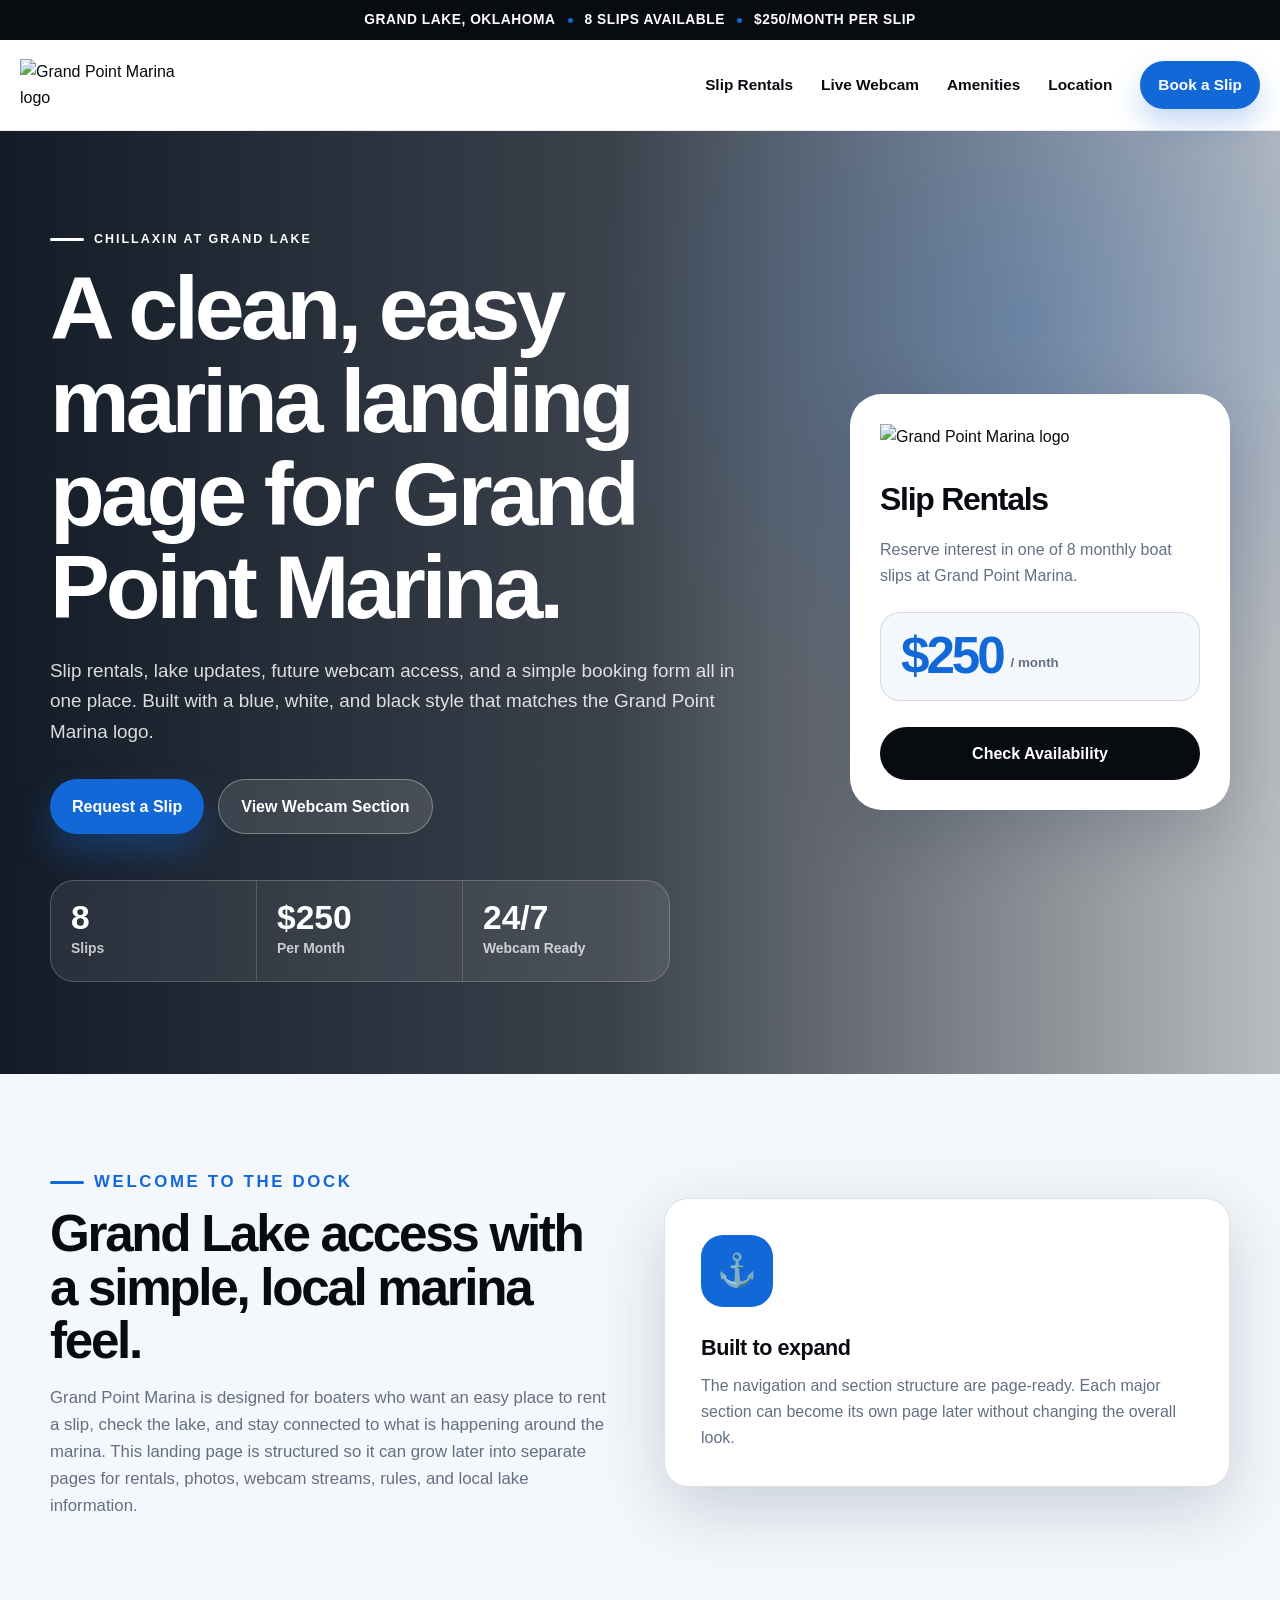
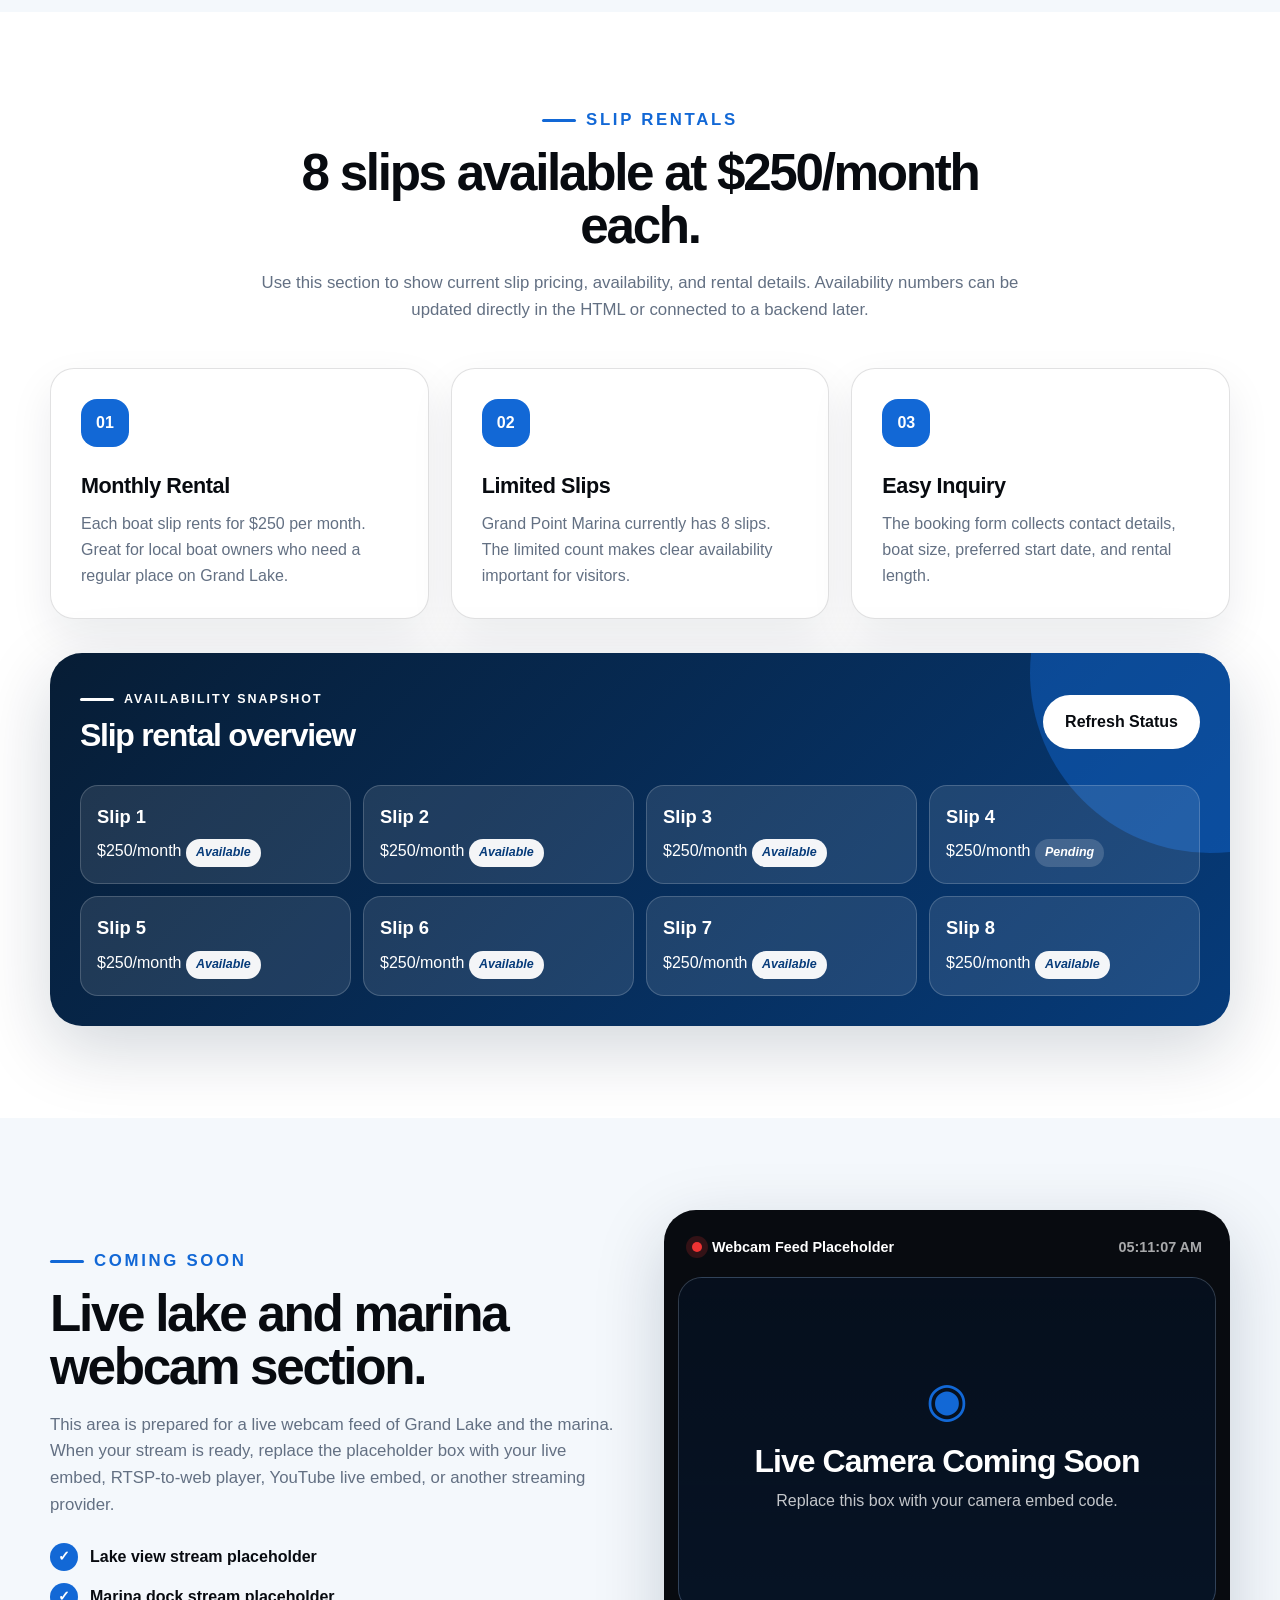
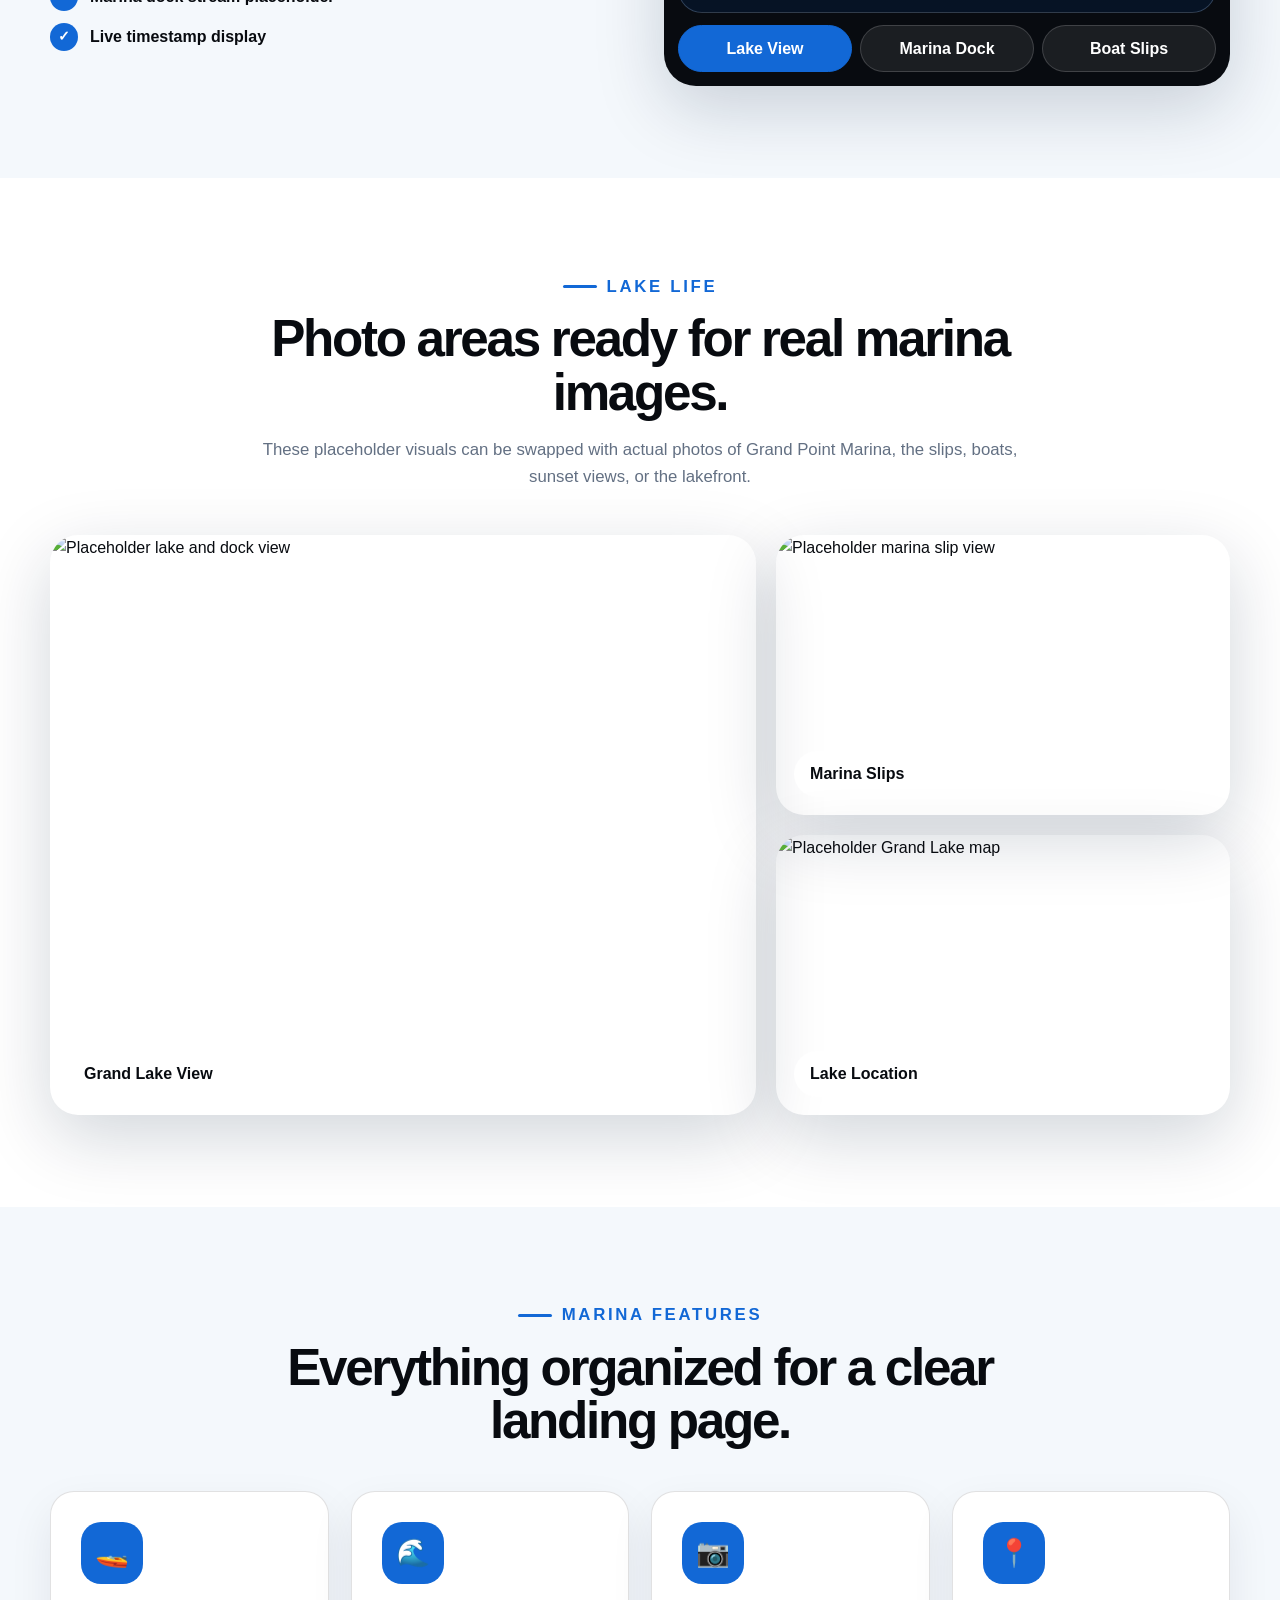
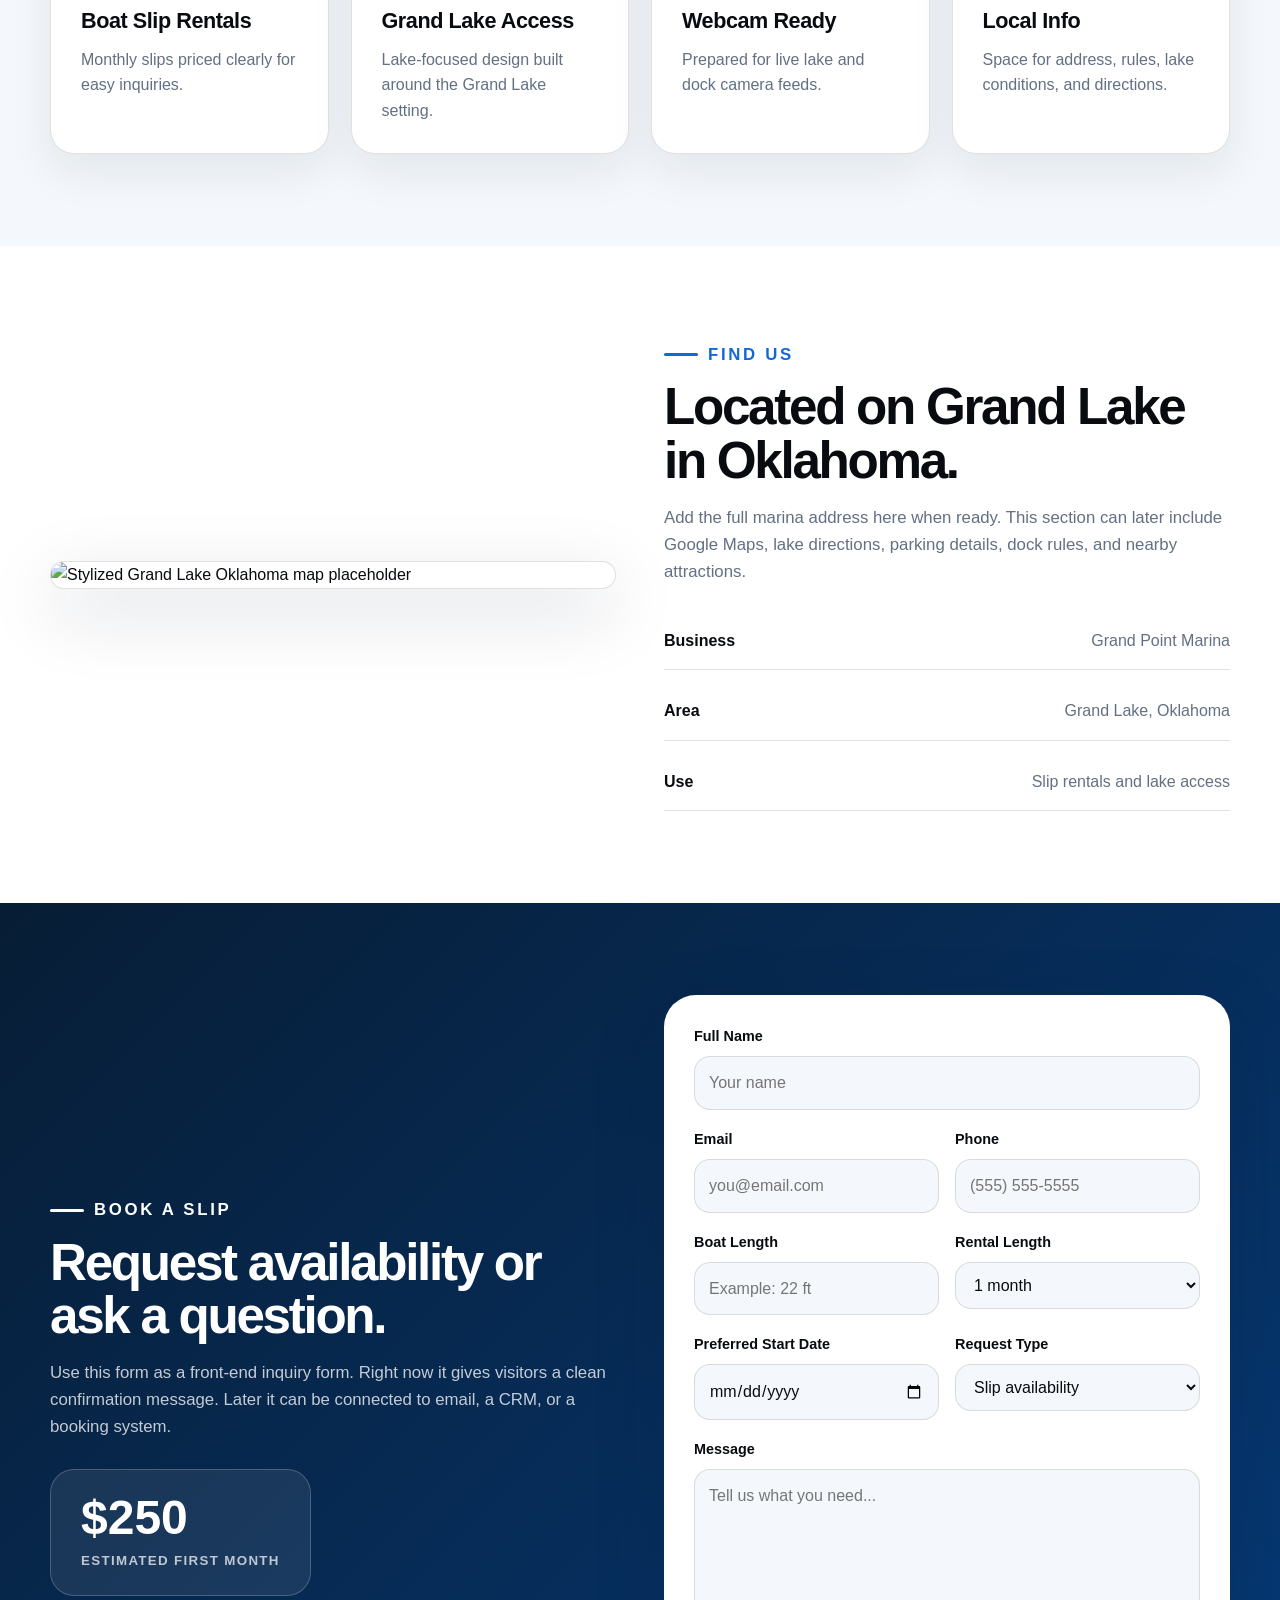
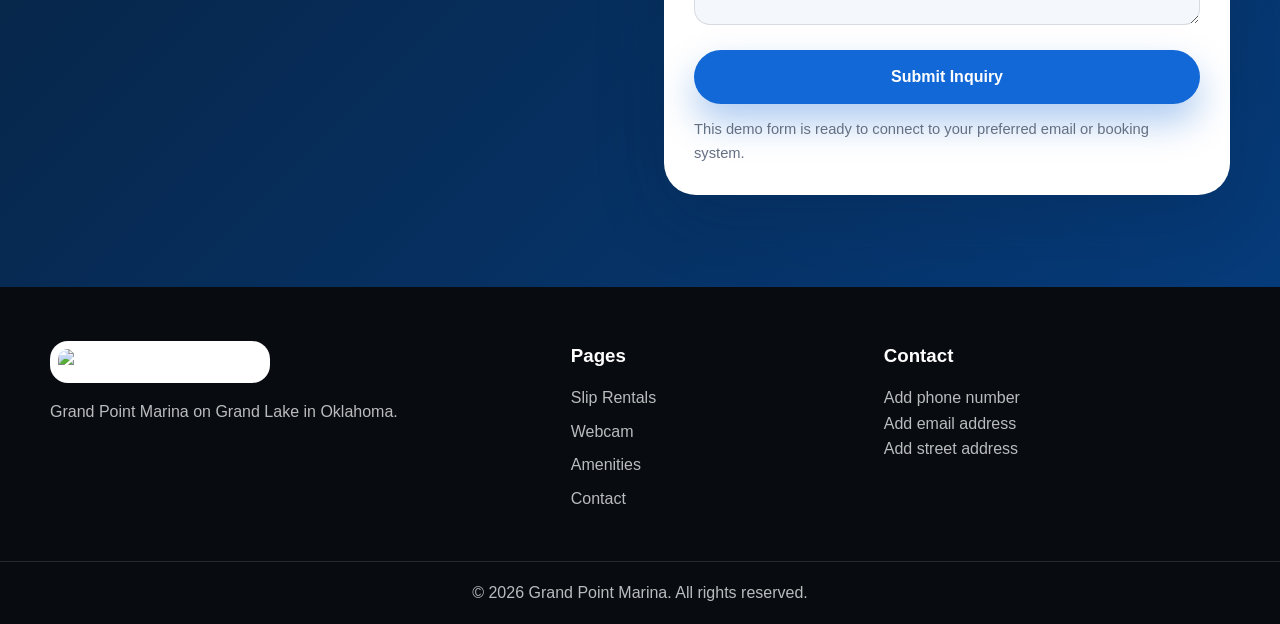
==== index.html @ 19c155a8 "Add files via upload" ====
<!DOCTYPE html>
<html lang="en">
<head>
  <meta charset="UTF-8" />
  <meta name="viewport" content="width=device-width, initial-scale=1.0" />
  <title>Grand Point Marina | Grand Lake, Oklahoma</title>
  <meta name="description" content="Grand Point Marina on Grand Lake in Oklahoma. Slip rentals, lake access, live webcam coming soon, and marina booking inquiries." />
  <link rel="stylesheet" href="styles.css" />
</head>
<body>
  <header class="site-header" id="top">
    <div class="top-strip">
      <span>Grand Lake, Oklahoma</span>
      <span class="dot"></span>
      <span>8 slips available</span>
      <span class="dot"></span>
      <span>$250/month per slip</span>
    </div>

    <nav class="navbar" aria-label="Main navigation">
      <a class="brand" href="#top" aria-label="Grand Point Marina home">
        <img src="assets/grand-point-marina-logo.png" alt="Grand Point Marina logo" />
      </a>

      <button class="nav-toggle" type="button" aria-label="Open navigation" aria-expanded="false">
        <span></span>
        <span></span>
        <span></span>
      </button>

      <div class="nav-links" id="navLinks">
        <a href="#slips">Slip Rentals</a>
        <a href="#webcam">Live Webcam</a>
        <a href="#amenities">Amenities</a>
        <a href="#location">Location</a>
        <a href="#contact" class="nav-cta">Book a Slip</a>
      </div>
    </nav>
  </header>

  <main>
    <section class="hero section" aria-labelledby="hero-title">
      <div class="hero-bg" role="img" aria-label="Placeholder Grand Lake marina background"></div>
      <div class="hero-overlay"></div>
      <div class="container hero-grid">
        <div class="hero-copy reveal">
          <p class="eyebrow">Chillaxin at Grand Lake</p>
          <h1 id="hero-title">A clean, easy marina landing page for Grand Point Marina.</h1>
          <p class="hero-text">Slip rentals, lake updates, future webcam access, and a simple booking form all in one place. Built with a blue, white, and black style that matches the Grand Point Marina logo.</p>
          <div class="hero-actions">
            <a href="#contact" class="btn primary">Request a Slip</a>
            <a href="#webcam" class="btn secondary">View Webcam Section</a>
          </div>
          <div class="hero-stats" aria-label="Marina highlights">
            <div>
              <strong>8</strong>
              <span>Slips</span>
            </div>
            <div>
              <strong>$250</strong>
              <span>Per Month</span>
            </div>
            <div>
              <strong>24/7</strong>
              <span>Webcam Ready</span>
            </div>
          </div>
        </div>

        <aside class="hero-card reveal" aria-label="Slip rental quick card">
          <img src="assets/grand-point-marina-logo.png" alt="Grand Point Marina logo" class="card-logo" />
          <h2>Slip Rentals</h2>
          <p>Reserve interest in one of 8 monthly boat slips at Grand Point Marina.</p>
          <div class="price-line">
            <span>$250</span>
            <small>/ month</small>
          </div>
          <a href="#contact" class="btn full">Check Availability</a>
        </aside>
      </div>
    </section>

    <section class="section intro-section">
      <div class="container split-grid">
        <div class="section-copy reveal">
          <p class="eyebrow blue">Welcome to the dock</p>
          <h2>Grand Lake access with a simple, local marina feel.</h2>
          <p>Grand Point Marina is designed for boaters who want an easy place to rent a slip, check the lake, and stay connected to what is happening around the marina. This landing page is structured so it can grow later into separate pages for rentals, photos, webcam streams, rules, and local lake information.</p>
        </div>
        <div class="feature-panel reveal">
          <div class="feature-icon">⚓</div>
          <h3>Built to expand</h3>
          <p>The navigation and section structure are page-ready. Each major section can become its own page later without changing the overall look.</p>
        </div>
      </div>
    </section>

    <section class="section slip-section" id="slips">
      <div class="container">
        <div class="section-heading reveal">
          <p class="eyebrow blue">Slip Rentals</p>
          <h2>8 slips available at $250/month each.</h2>
          <p>Use this section to show current slip pricing, availability, and rental details. Availability numbers can be updated directly in the HTML or connected to a backend later.</p>
        </div>

        <div class="cards-grid">
          <article class="info-card reveal">
            <span class="card-number">01</span>
            <h3>Monthly Rental</h3>
            <p>Each boat slip rents for $250 per month. Great for local boat owners who need a regular place on Grand Lake.</p>
          </article>
          <article class="info-card reveal">
            <span class="card-number">02</span>
            <h3>Limited Slips</h3>
            <p>Grand Point Marina currently has 8 slips. The limited count makes clear availability important for visitors.</p>
          </article>
          <article class="info-card reveal">
            <span class="card-number">03</span>
            <h3>Easy Inquiry</h3>
            <p>The booking form collects contact details, boat size, preferred start date, and rental length.</p>
          </article>
        </div>

        <div class="availability-wrap reveal" aria-label="Slip availability table">
          <div class="availability-header">
            <div>
              <p class="eyebrow white">Availability Snapshot</p>
              <h3>Slip rental overview</h3>
            </div>
            <button class="btn light" type="button" id="refreshAvailability">Refresh Status</button>
          </div>
          <div class="slip-list" id="slipList"></div>
        </div>
      </div>
    </section>

    <section class="section webcam-section" id="webcam">
      <div class="container webcam-grid">
        <div class="webcam-copy reveal">
          <p class="eyebrow blue">Coming Soon</p>
          <h2>Live lake and marina webcam section.</h2>
          <p>This area is prepared for a live webcam feed of Grand Lake and the marina. When your stream is ready, replace the placeholder box with your live embed, RTSP-to-web player, YouTube live embed, or another streaming provider.</p>
          <ul class="check-list">
            <li>Lake view stream placeholder</li>
            <li>Marina dock stream placeholder</li>
            <li>Live timestamp display</li>
          </ul>
        </div>

        <div class="webcam-card reveal">
          <div class="webcam-topbar">
            <span class="live-dot"></span>
            <span>Webcam Feed Placeholder</span>
            <time id="liveTime">Loading...</time>
          </div>
          <div class="webcam-window">
            <div class="camera-frame">
              <span class="camera-icon">◉</span>
              <h3>Live Camera Coming Soon</h3>
              <p>Replace this box with your camera embed code.</p>
            </div>
          </div>
          <div class="webcam-tabs" role="tablist" aria-label="Webcam placeholders">
            <button type="button" class="active" data-camera="Lake View">Lake View</button>
            <button type="button" data-camera="Marina Dock">Marina Dock</button>
            <button type="button" data-camera="Boat Slips">Boat Slips</button>
          </div>
        </div>
      </div>
    </section>

    <section class="section gallery-section">
      <div class="container">
        <div class="section-heading reveal">
          <p class="eyebrow blue">Lake Life</p>
          <h2>Photo areas ready for real marina images.</h2>
          <p>These placeholder visuals can be swapped with actual photos of Grand Point Marina, the slips, boats, sunset views, or the lakefront.</p>
        </div>
        <div class="gallery-grid">
          <figure class="gallery-card large reveal">
            <img src="assets/lake-hero.svg" alt="Placeholder lake and dock view" />
            <figcaption>Grand Lake View</figcaption>
          </figure>
          <figure class="gallery-card reveal">
            <img src="assets/marina-view.svg" alt="Placeholder marina slip view" />
            <figcaption>Marina Slips</figcaption>
          </figure>
          <figure class="gallery-card reveal">
            <img src="assets/grand-lake-map.svg" alt="Placeholder Grand Lake map" />
            <figcaption>Lake Location</figcaption>
          </figure>
        </div>
      </div>
    </section>

    <section class="section amenities-section" id="amenities">
      <div class="container">
        <div class="section-heading reveal">
          <p class="eyebrow blue">Marina Features</p>
          <h2>Everything organized for a clear landing page.</h2>
        </div>
        <div class="amenity-grid">
          <div class="amenity reveal"><span>🚤</span><h3>Boat Slip Rentals</h3><p>Monthly slips priced clearly for easy inquiries.</p></div>
          <div class="amenity reveal"><span>🌊</span><h3>Grand Lake Access</h3><p>Lake-focused design built around the Grand Lake setting.</p></div>
          <div class="amenity reveal"><span>📷</span><h3>Webcam Ready</h3><p>Prepared for live lake and dock camera feeds.</p></div>
          <div class="amenity reveal"><span>📍</span><h3>Local Info</h3><p>Space for address, rules, lake conditions, and directions.</p></div>
        </div>
      </div>
    </section>

    <section class="section location-section" id="location">
      <div class="container location-grid">
        <div class="map-card reveal">
          <img src="assets/grand-lake-map.svg" alt="Stylized Grand Lake Oklahoma map placeholder" />
        </div>
        <div class="section-copy reveal">
          <p class="eyebrow blue">Find Us</p>
          <h2>Located on Grand Lake in Oklahoma.</h2>
          <p>Add the full marina address here when ready. This section can later include Google Maps, lake directions, parking details, dock rules, and nearby attractions.</p>
          <div class="location-details">
            <div><strong>Business</strong><span>Grand Point Marina</span></div>
            <div><strong>Area</strong><span>Grand Lake, Oklahoma</span></div>
            <div><strong>Use</strong><span>Slip rentals and lake access</span></div>
          </div>
        </div>
      </div>
    </section>

    <section class="section booking-section" id="contact">
      <div class="container booking-grid">
        <div class="booking-copy reveal">
          <p class="eyebrow white">Book a Slip</p>
          <h2>Request availability or ask a question.</h2>
          <p>Use this form as a front-end inquiry form. Right now it gives visitors a clean confirmation message. Later it can be connected to email, a CRM, or a booking system.</p>
          <div class="booking-highlight">
            <span id="estimatedTotal">$250</span>
            <small>estimated first month</small>
          </div>
        </div>

        <form class="contact-form reveal" id="bookingForm">
          <div class="form-row">
            <label for="name">Full Name</label>
            <input type="text" id="name" name="name" placeholder="Your name" required />
          </div>
          <div class="form-row two-col">
            <div>
              <label for="email">Email</label>
              <input type="email" id="email" name="email" placeholder="you@email.com" required />
            </div>
            <div>
              <label for="phone">Phone</label>
              <input type="tel" id="phone" name="phone" placeholder="(555) 555-5555" />
            </div>
          </div>
          <div class="form-row two-col">
            <div>
              <label for="boatLength">Boat Length</label>
              <input type="text" id="boatLength" name="boatLength" placeholder="Example: 22 ft" />
            </div>
            <div>
              <label for="months">Rental Length</label>
              <select id="months" name="months">
                <option value="1">1 month</option>
                <option value="3">3 months</option>
                <option value="6">6 months</option>
                <option value="12">12 months</option>
              </select>
            </div>
          </div>
          <div class="form-row two-col">
            <div>
              <label for="startDate">Preferred Start Date</label>
              <input type="date" id="startDate" name="startDate" />
            </div>
            <div>
              <label for="requestType">Request Type</label>
              <select id="requestType" name="requestType">
                <option>Slip availability</option>
                <option>General question</option>
                <option>Webcam information</option>
              </select>
            </div>
          </div>
          <div class="form-row">
            <label for="message">Message</label>
            <textarea id="message" name="message" rows="5" placeholder="Tell us what you need..."></textarea>
          </div>
          <button type="submit" class="btn primary form-btn">Submit Inquiry</button>
          <p class="form-note" id="formNote" role="status" aria-live="polite">This demo form is ready to connect to your preferred email or booking system.</p>
        </form>
      </div>
    </section>
  </main>

  <footer class="site-footer">
    <div class="container footer-grid">
      <div>
        <img src="assets/grand-point-marina-logo.png" alt="Grand Point Marina logo" class="footer-logo" />
        <p>Grand Point Marina on Grand Lake in Oklahoma.</p>
      </div>
      <div>
        <h3>Pages</h3>
        <a href="#slips">Slip Rentals</a>
        <a href="#webcam">Webcam</a>
        <a href="#amenities">Amenities</a>
        <a href="#contact">Contact</a>
      </div>
      <div>
        <h3>Contact</h3>
        <p>Add phone number</p>
        <p>Add email address</p>
        <p>Add street address</p>
      </div>
    </div>
    <div class="footer-bottom">
      <p>© <span id="year"></span> Grand Point Marina. All rights reserved.</p>
    </div>
  </footer>

  <script src="script.js"></script>
</body>
</html>
---- styles.css ----
:root {
  --blue: #1268d6;
  --blue-dark: #063b7a;
  --blue-deep: #071d35;
  --black: #080b10;
  --white: #ffffff;
  --off-white: #f4f8fc;
  --gray: #637083;
  --line: rgba(8, 11, 16, 0.12);
  --shadow: 0 22px 70px rgba(7, 29, 53, 0.18);
  --radius: 24px;
  --container: 1180px;
}

* {
  box-sizing: border-box;
  margin: 0;
  padding: 0;
}

html {
  scroll-behavior: smooth;
}

body {
  font-family: Arial, Helvetica, sans-serif;
  color: var(--black);
  background: var(--white);
  line-height: 1.6;
}

img {
  max-width: 100%;
  display: block;
}

a {
  color: inherit;
  text-decoration: none;
}

button,
input,
textarea,
select {
  font: inherit;
}

.container {
  width: min(100% - 40px, var(--container));
  margin: 0 auto;
}

.section {
  padding: 92px 0;
}

.site-header {
  position: sticky;
  top: 0;
  z-index: 100;
  background: rgba(255, 255, 255, 0.94);
  backdrop-filter: blur(18px);
  border-bottom: 1px solid rgba(8, 11, 16, 0.08);
}

.top-strip {
  background: var(--black);
  color: var(--white);
  display: flex;
  justify-content: center;
  align-items: center;
  gap: 12px;
  padding: 9px 16px;
  font-size: 0.86rem;
  letter-spacing: 0.04em;
  text-transform: uppercase;
  font-weight: 800;
}

.dot {
  width: 5px;
  height: 5px;
  background: var(--blue);
  border-radius: 50%;
}

.navbar {
  width: min(100% - 40px, 1240px);
  margin: 0 auto;
  display: flex;
  justify-content: space-between;
  align-items: center;
  min-height: 90px;
  position: relative;
}

.brand img {
  width: 175px;
  height: auto;
}

.nav-links {
  display: flex;
  align-items: center;
  gap: 28px;
  font-size: 0.96rem;
  font-weight: 800;
}

.nav-links a {
  position: relative;
}

.nav-links a:not(.nav-cta)::after {
  content: "";
  position: absolute;
  left: 0;
  bottom: -8px;
  width: 0;
  height: 3px;
  background: var(--blue);
  transition: width 0.25s ease;
}

.nav-links a:hover::after,
.nav-links a.active::after {
  width: 100%;
}

.nav-cta {
  background: var(--blue);
  color: var(--white);
  padding: 12px 18px;
  border-radius: 999px;
  box-shadow: 0 14px 28px rgba(18, 104, 214, 0.25);
}

.nav-toggle {
  display: none;
  width: 44px;
  height: 44px;
  border: 1px solid var(--line);
  border-radius: 12px;
  background: var(--white);
  cursor: pointer;
  align-items: center;
  justify-content: center;
  flex-direction: column;
  gap: 5px;
}

.nav-toggle span {
  width: 20px;
  height: 2px;
  background: var(--black);
  border-radius: 10px;
}

.hero {
  min-height: calc(100vh - 128px);
  position: relative;
  display: grid;
  align-items: center;
  overflow: hidden;
  color: var(--white);
}

.hero-bg {
  position: absolute;
  inset: 0;
  background: url("assets/lake-hero.svg") center/cover no-repeat;
  transform: scale(1.03);
}

.hero-overlay {
  position: absolute;
  inset: 0;
  background:
    radial-gradient(circle at 80% 20%, rgba(18, 104, 214, 0.25), transparent 34%),
    linear-gradient(90deg, rgba(4, 13, 26, 0.94) 0%, rgba(4, 13, 26, 0.78) 48%, rgba(4, 13, 26, 0.28) 100%);
}

.hero-grid {
  position: relative;
  display: grid;
  grid-template-columns: minmax(0, 1.1fr) 380px;
  gap: 46px;
  align-items: center;
}

.hero-copy h1,
.section-heading h2,
.section-copy h2,
.booking-copy h2,
.webcam-copy h2 {
  line-height: 1.04;
  letter-spacing: -0.045em;
}

.hero-copy h1 {
  font-size: clamp(3.2rem, 7vw, 6.8rem);
  max-width: 850px;
  margin: 12px 0 22px;
}

.hero-text {
  font-size: 1.18rem;
  max-width: 700px;
  color: rgba(255, 255, 255, 0.84);
}

.eyebrow {
  display: inline-flex;
  align-items: center;
  gap: 10px;
  text-transform: uppercase;
  letter-spacing: 0.16em;
  font-size: 0.78rem;
  font-weight: 900;
  color: var(--white);
}

.eyebrow::before {
  content: "";
  width: 34px;
  height: 3px;
  background: currentColor;
  border-radius: 999px;
}

.eyebrow.blue {
  color: var(--blue);
}

.eyebrow.white {
  color: var(--white);
}

.hero-actions {
  display: flex;
  flex-wrap: wrap;
  gap: 14px;
  margin-top: 32px;
}

.btn {
  display: inline-flex;
  justify-content: center;
  align-items: center;
  border: 0;
  border-radius: 999px;
  padding: 14px 22px;
  font-weight: 900;
  cursor: pointer;
  transition: transform 0.22s ease, box-shadow 0.22s ease, background 0.22s ease;
}

.btn:hover {
  transform: translateY(-2px);
}

.btn.primary {
  background: var(--blue);
  color: var(--white);
  box-shadow: 0 18px 36px rgba(18, 104, 214, 0.34);
}

.btn.secondary {
  background: rgba(255, 255, 255, 0.12);
  color: var(--white);
  border: 1px solid rgba(255, 255, 255, 0.32);
}

.btn.full {
  width: 100%;
  background: var(--black);
  color: var(--white);
}

.btn.light {
  background: var(--white);
  color: var(--black);
}

.hero-stats {
  margin-top: 46px;
  display: grid;
  grid-template-columns: repeat(3, minmax(0, 1fr));
  max-width: 620px;
  border: 1px solid rgba(255, 255, 255, 0.20);
  border-radius: var(--radius);
  background: rgba(255, 255, 255, 0.08);
  overflow: hidden;
}

.hero-stats div {
  padding: 20px;
  border-right: 1px solid rgba(255, 255, 255, 0.16);
}

.hero-stats div:last-child {
  border-right: 0;
}

.hero-stats strong {
  display: block;
  font-size: 2.1rem;
  line-height: 1;
}

.hero-stats span {
  color: rgba(255, 255, 255, 0.74);
  font-weight: 800;
  font-size: 0.87rem;
}

.hero-card {
  background: var(--white);
  color: var(--black);
  padding: 30px;
  border-radius: 32px;
  box-shadow: var(--shadow);
}

.card-logo {
  width: 210px;
  margin-bottom: 24px;
}

.hero-card h2 {
  font-size: 2rem;
  letter-spacing: -0.04em;
}

.hero-card p {
  color: var(--gray);
  margin: 12px 0 24px;
}

.price-line {
  display: flex;
  align-items: flex-end;
  gap: 8px;
  margin-bottom: 26px;
  padding: 20px;
  border-radius: 20px;
  background: var(--off-white);
  border: 1px solid var(--line);
}

.price-line span {
  color: var(--blue);
  font-size: 3.2rem;
  line-height: 0.9;
  font-weight: 900;
  letter-spacing: -0.06em;
}

.price-line small {
  color: var(--gray);
  font-weight: 900;
  margin-bottom: 6px;
}

.intro-section,
.webcam-section,
.amenities-section {
  background: var(--off-white);
}

.split-grid,
.webcam-grid,
.location-grid,
.booking-grid {
  display: grid;
  grid-template-columns: repeat(2, minmax(0, 1fr));
  gap: 48px;
  align-items: center;
}

.section-copy h2,
.section-heading h2,
.webcam-copy h2,
.booking-copy h2 {
  font-size: clamp(2.3rem, 4vw, 4.2rem);
  margin: 12px 0 18px;
}

.section-copy p,
.section-heading p,
.webcam-copy p,
.booking-copy p {
  color: var(--gray);
  font-size: 1.05rem;
}

.feature-panel {
  background: var(--white);
  border-radius: var(--radius);
  border: 1px solid var(--line);
  box-shadow: var(--shadow);
  padding: 36px;
}

.feature-icon {
  width: 72px;
  height: 72px;
  display: grid;
  place-items: center;
  border-radius: 22px;
  background: var(--blue);
  color: var(--white);
  font-size: 2rem;
  margin-bottom: 24px;
}

.feature-panel h3,
.info-card h3,
.amenity h3 {
  font-size: 1.35rem;
  letter-spacing: -0.02em;
  margin-bottom: 8px;
}

.feature-panel p,
.info-card p,
.amenity p {
  color: var(--gray);
}

.section-heading {
  text-align: center;
  max-width: 780px;
  margin: 0 auto 44px;
}

.section-heading .eyebrow {
  justify-content: center;
}

.cards-grid,
.amenity-grid {
  display: grid;
  grid-template-columns: repeat(3, minmax(0, 1fr));
  gap: 22px;
}

.info-card,
.amenity {
  border: 1px solid var(--line);
  border-radius: var(--radius);
  padding: 30px;
  background: var(--white);
  box-shadow: 0 18px 44px rgba(7, 29, 53, 0.08);
}

.card-number {
  display: inline-grid;
  place-items: center;
  width: 48px;
  height: 48px;
  border-radius: 16px;
  background: var(--blue);
  color: var(--white);
  font-weight: 900;
  margin-bottom: 22px;
}

.availability-wrap {
  margin-top: 34px;
  background: linear-gradient(135deg, var(--blue-deep), var(--blue-dark));
  color: var(--white);
  border-radius: 32px;
  padding: 30px;
  box-shadow: var(--shadow);
  overflow: hidden;
  position: relative;
}

.availability-wrap::after {
  content: "";
  position: absolute;
  width: 360px;
  height: 360px;
  right: -160px;
  top: -160px;
  border-radius: 50%;
  background: rgba(18, 104, 214, 0.45);
}

.availability-header {
  position: relative;
  z-index: 1;
  display: flex;
  justify-content: space-between;
  align-items: center;
  gap: 16px;
  margin-bottom: 24px;
}

.availability-header h3 {
  font-size: 2rem;
  letter-spacing: -0.04em;
}

.slip-list {
  position: relative;
  z-index: 1;
  display: grid;
  grid-template-columns: repeat(4, minmax(0, 1fr));
  gap: 12px;
}

.slip-item {
  background: rgba(255, 255, 255, 0.1);
  border: 1px solid rgba(255, 255, 255, 0.18);
  border-radius: 18px;
  padding: 16px;
}

.slip-item strong {
  display: block;
  font-size: 1.15rem;
}

.status {
  display: inline-flex;
  margin-top: 8px;
  border-radius: 999px;
  padding: 4px 10px;
  font-size: 0.78rem;
  font-weight: 900;
}

.status.available {
  background: rgba(255, 255, 255, 0.95);
  color: var(--blue-dark);
}

.status.pending {
  background: rgba(255, 255, 255, 0.16);
  color: var(--white);
}

.webcam-card {
  background: var(--black);
  color: var(--white);
  border-radius: 32px;
  padding: 14px;
  box-shadow: var(--shadow);
}

.webcam-topbar {
  display: flex;
  align-items: center;
  gap: 10px;
  padding: 12px 14px 18px;
  font-weight: 900;
  font-size: 0.9rem;
}

.webcam-topbar time {
  margin-left: auto;
  color: rgba(255, 255, 255, 0.65);
}

.live-dot {
  width: 10px;
  height: 10px;
  border-radius: 50%;
  background: #e33;
  box-shadow: 0 0 0 6px rgba(226, 49, 49, 0.2);
}

.webcam-window {
  aspect-ratio: 16 / 10;
  border-radius: 24px;
  overflow: hidden;
  background:
    linear-gradient(rgba(18, 104, 214, 0.12), rgba(18, 104, 214, 0.22)),
    url("assets/marina-view.svg") center/cover no-repeat;
  border: 1px solid rgba(255, 255, 255, 0.16);
}

.camera-frame {
  width: 100%;
  height: 100%;
  display: grid;
  place-content: center;
  text-align: center;
  background: rgba(4, 12, 22, 0.58);
  padding: 30px;
}

.camera-icon {
  font-size: 3rem;
  line-height: 1;
  color: var(--blue);
}

.camera-frame h3 {
  font-size: 2rem;
  margin-top: 12px;
  letter-spacing: -0.03em;
}

.camera-frame p {
  color: rgba(255, 255, 255, 0.76);
}

.webcam-tabs {
  display: grid;
  grid-template-columns: repeat(3, 1fr);
  gap: 8px;
  padding-top: 12px;
}

.webcam-tabs button {
  border: 1px solid rgba(255, 255, 255, 0.16);
  background: rgba(255, 255, 255, 0.08);
  color: var(--white);
  border-radius: 999px;
  padding: 10px;
  font-weight: 900;
  cursor: pointer;
}

.webcam-tabs button.active {
  background: var(--blue);
  border-color: var(--blue);
}

.check-list {
  list-style: none;
  margin-top: 24px;
  display: grid;
  gap: 12px;
}

.check-list li {
  display: flex;
  align-items: center;
  gap: 12px;
  color: var(--black);
  font-weight: 800;
}

.check-list li::before {
  content: "✓";
  width: 28px;
  height: 28px;
  display: grid;
  place-items: center;
  border-radius: 50%;
  background: var(--blue);
  color: var(--white);
  font-size: 0.9rem;
}

.gallery-grid {
  display: grid;
  grid-template-columns: 1.4fr 0.9fr;
  grid-template-rows: repeat(2, 280px);
  gap: 20px;
}

.gallery-card {
  position: relative;
  border-radius: 28px;
  overflow: hidden;
  box-shadow: var(--shadow);
  min-height: 260px;
}

.gallery-card.large {
  grid-row: span 2;
}

.gallery-card img {
  width: 100%;
  height: 100%;
  object-fit: cover;
}

.gallery-card figcaption {
  position: absolute;
  left: 18px;
  bottom: 18px;
  background: rgba(255, 255, 255, 0.92);
  color: var(--black);
  border-radius: 999px;
  padding: 10px 16px;
  font-weight: 900;
}

.amenity-grid {
  grid-template-columns: repeat(4, minmax(0, 1fr));
}

.amenity span {
  display: grid;
  place-items: center;
  width: 62px;
  height: 62px;
  background: var(--blue);
  color: var(--white);
  border-radius: 20px;
  font-size: 1.7rem;
  margin-bottom: 20px;
}

.map-card {
  background: var(--white);
  border-radius: 32px;
  overflow: hidden;
  box-shadow: var(--shadow);
  border: 1px solid var(--line);
}

.location-details {
  display: grid;
  gap: 12px;
  margin-top: 26px;
}

.location-details div {
  display: flex;
  justify-content: space-between;
  gap: 20px;
  padding: 16px 0;
  border-bottom: 1px solid var(--line);
}

.location-details strong {
  color: var(--black);
}

.location-details span {
  color: var(--gray);
  text-align: right;
}

.booking-section {
  background: linear-gradient(135deg, var(--blue-deep), var(--blue-dark));
  color: var(--white);
}

.booking-copy p {
  color: rgba(255, 255, 255, 0.76);
}

.booking-highlight {
  margin-top: 28px;
  display: inline-flex;
  flex-direction: column;
  border: 1px solid rgba(255, 255, 255, 0.2);
  border-radius: 24px;
  padding: 24px 30px;
  background: rgba(255, 255, 255, 0.08);
}

.booking-highlight span {
  font-size: 3rem;
  line-height: 1;
  font-weight: 900;
}

.booking-highlight small {
  color: rgba(255, 255, 255, 0.72);
  font-weight: 900;
  text-transform: uppercase;
  letter-spacing: 0.1em;
  margin-top: 8px;
}

.contact-form {
  background: var(--white);
  color: var(--black);
  border-radius: 32px;
  padding: 30px;
  box-shadow: var(--shadow);
}

.form-row {
  margin-bottom: 18px;
}

.form-row.two-col {
  display: grid;
  grid-template-columns: repeat(2, minmax(0, 1fr));
  gap: 16px;
}

label {
  display: block;
  font-weight: 900;
  margin-bottom: 8px;
  font-size: 0.9rem;
}

input,
select,
textarea {
  width: 100%;
  border: 1px solid var(--line);
  border-radius: 16px;
  padding: 13px 14px;
  outline: none;
  background: var(--off-white);
  color: var(--black);
  transition: border-color 0.2s ease, box-shadow 0.2s ease;
}

input:focus,
select:focus,
textarea:focus {
  border-color: var(--blue);
  box-shadow: 0 0 0 4px rgba(18, 104, 214, 0.12);
}

textarea {
  resize: vertical;
}

.form-btn {
  width: 100%;
}

.form-note {
  min-height: 24px;
  color: var(--gray);
  font-size: 0.92rem;
  margin-top: 14px;
}

.site-footer {
  background: var(--black);
  color: var(--white);
  padding-top: 54px;
}

.footer-grid {
  display: grid;
  grid-template-columns: 1.4fr 0.8fr 1fr;
  gap: 36px;
  padding-bottom: 42px;
}

.footer-logo {
  width: 220px;
  background: var(--white);
  border-radius: 18px;
  padding: 8px;
  margin-bottom: 16px;
}

.site-footer p,
.site-footer a {
  color: rgba(255, 255, 255, 0.72);
}

.site-footer h3 {
  margin-bottom: 14px;
}

.site-footer a {
  display: block;
  margin-bottom: 8px;
}

.footer-bottom {
  border-top: 1px solid rgba(255, 255, 255, 0.12);
  text-align: center;
  padding: 18px;
}

.reveal {
  opacity: 0;
  transform: translateY(24px);
  transition: opacity 0.7s ease, transform 0.7s ease;
}

.reveal.visible {
  opacity: 1;
  transform: translateY(0);
}

@media (max-width: 980px) {
  .section {
    padding: 72px 0;
  }

  .top-strip {
    flex-wrap: wrap;
  }

  .nav-toggle {
    display: flex;
  }

  .nav-links {
    position: absolute;
    left: 0;
    right: 0;
    top: calc(100% + 1px);
    background: var(--white);
    border: 1px solid var(--line);
    border-radius: 22px;
    padding: 18px;
    flex-direction: column;
    align-items: stretch;
    box-shadow: var(--shadow);
    opacity: 0;
    pointer-events: none;
    transform: translateY(-8px);
    transition: opacity 0.2s ease, transform 0.2s ease;
  }

  .nav-links.open {
    opacity: 1;
    pointer-events: auto;
    transform: translateY(0);
  }

  .nav-links a {
    padding: 10px;
  }

  .nav-cta {
    text-align: center;
  }

  .hero-grid,
  .split-grid,
  .webcam-grid,
  .location-grid,
  .booking-grid,
  .footer-grid {
    grid-template-columns: 1fr;
  }

  .hero {
    min-height: auto;
  }

  .hero-grid {
    padding-top: 24px;
  }

  .hero-card {
    max-width: 500px;
  }

  .cards-grid,
  .amenity-grid {
    grid-template-columns: repeat(2, minmax(0, 1fr));
  }

  .slip-list {
    grid-template-columns: repeat(2, minmax(0, 1fr));
  }

  .gallery-grid {
    grid-template-columns: 1fr;
    grid-template-rows: auto;
  }

  .gallery-card.large {
    grid-row: auto;
  }

  .gallery-card {
    height: 310px;
  }
}

@media (max-width: 640px) {
  .container,
  .navbar {
    width: min(100% - 28px, var(--container));
  }

  .top-strip {
    font-size: 0.72rem;
  }

  .brand img {
    width: 140px;
  }

  .hero-copy h1 {
    font-size: 2.8rem;
  }

  .hero-stats,
  .cards-grid,
  .amenity-grid,
  .slip-list,
  .form-row.two-col,
  .webcam-tabs {
    grid-template-columns: 1fr;
  }

  .hero-stats div {
    border-right: 0;
    border-bottom: 1px solid rgba(255, 255, 255, 0.16);
  }

  .hero-stats div:last-child {
    border-bottom: 0;
  }

  .availability-header {
    align-items: flex-start;
    flex-direction: column;
  }

  .contact-form,
  .hero-card,
  .availability-wrap {
    padding: 22px;
    border-radius: 24px;
  }

  .section-copy h2,
  .section-heading h2,
  .webcam-copy h2,
  .booking-copy h2 {
    font-size: 2.15rem;
  }
}
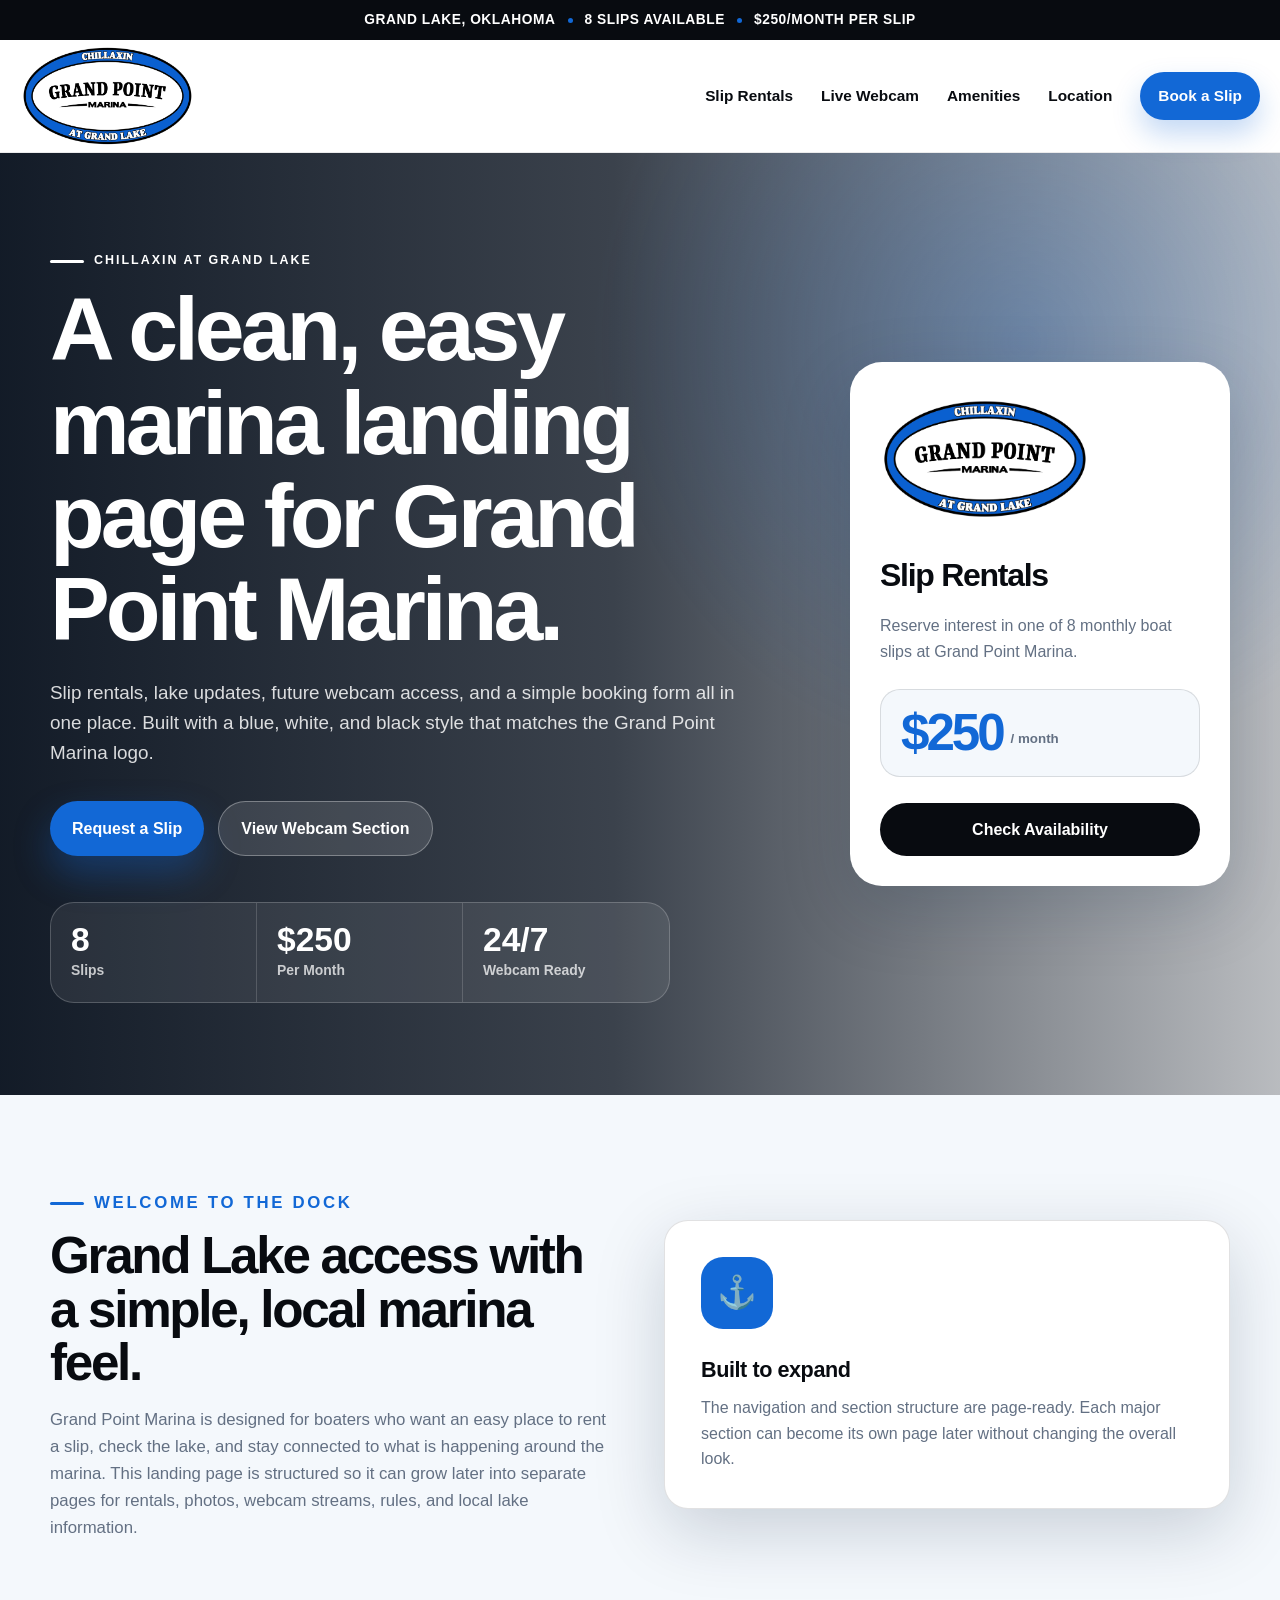
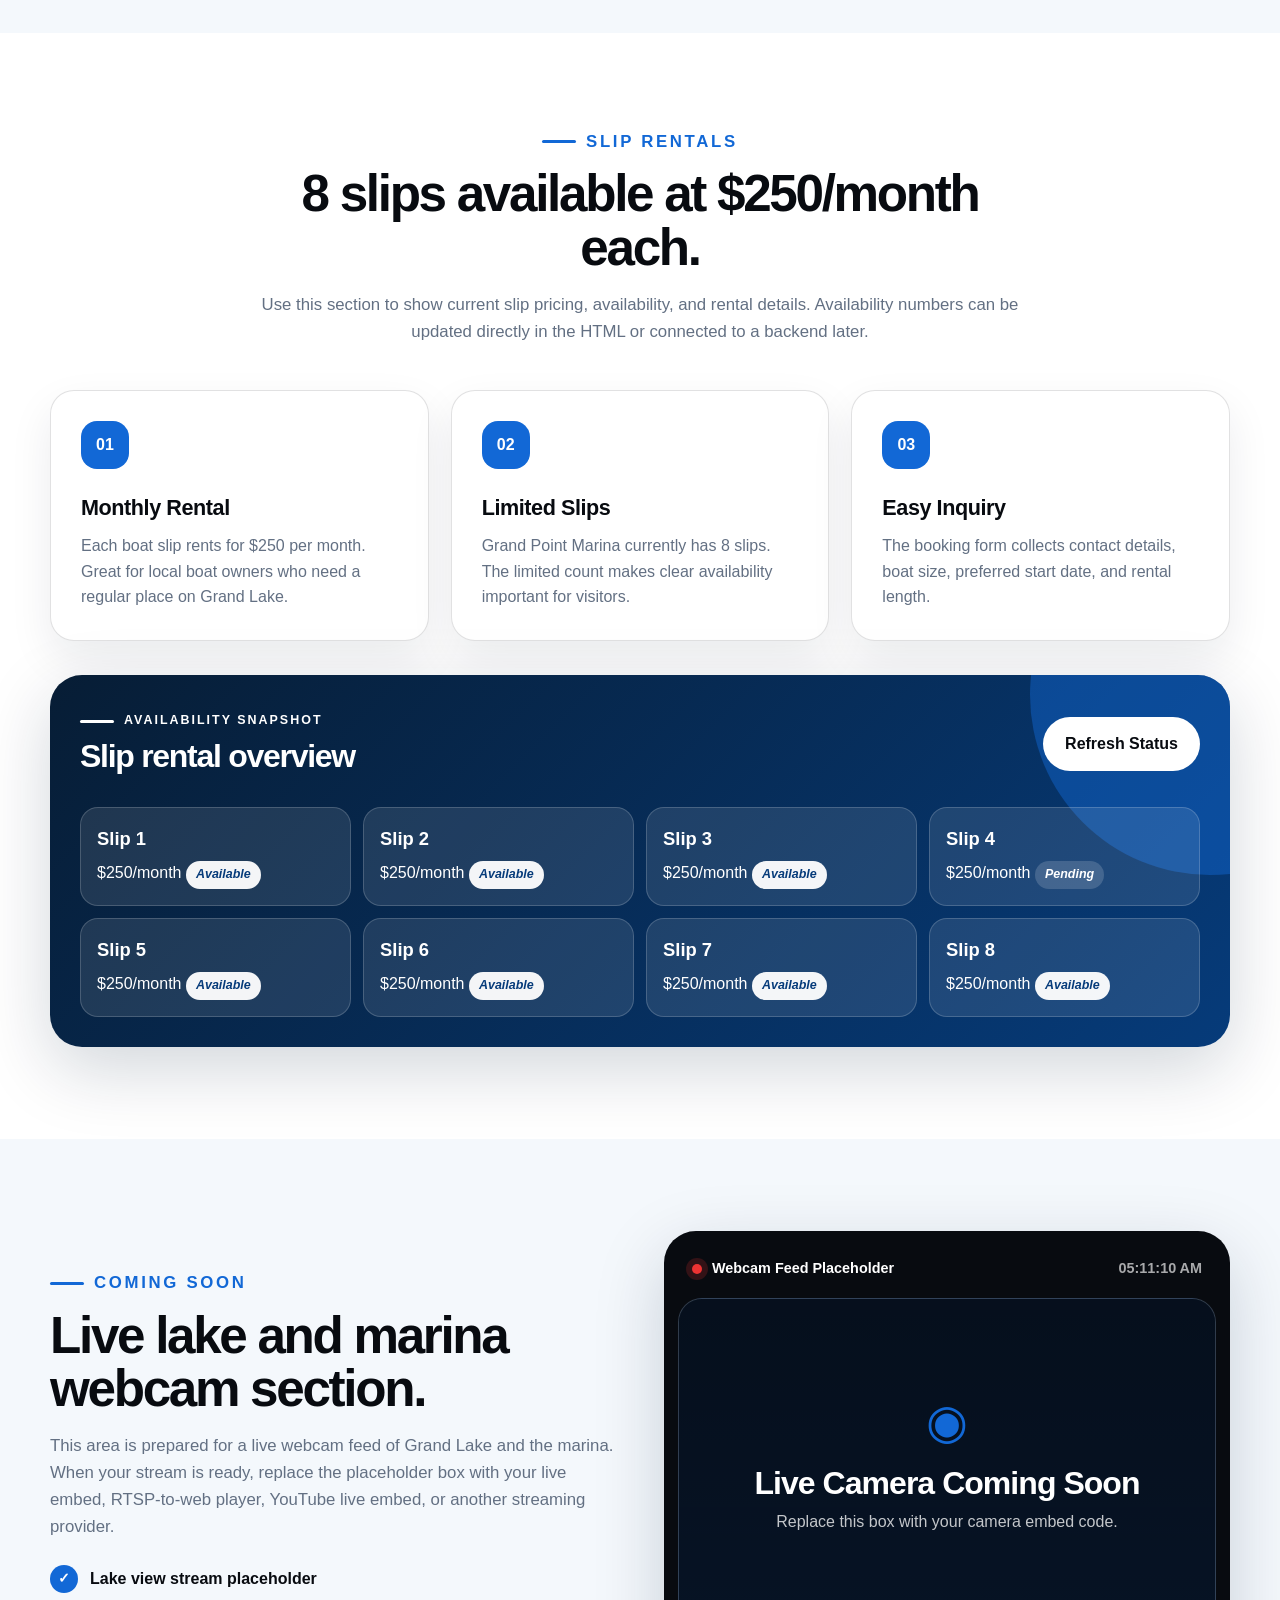
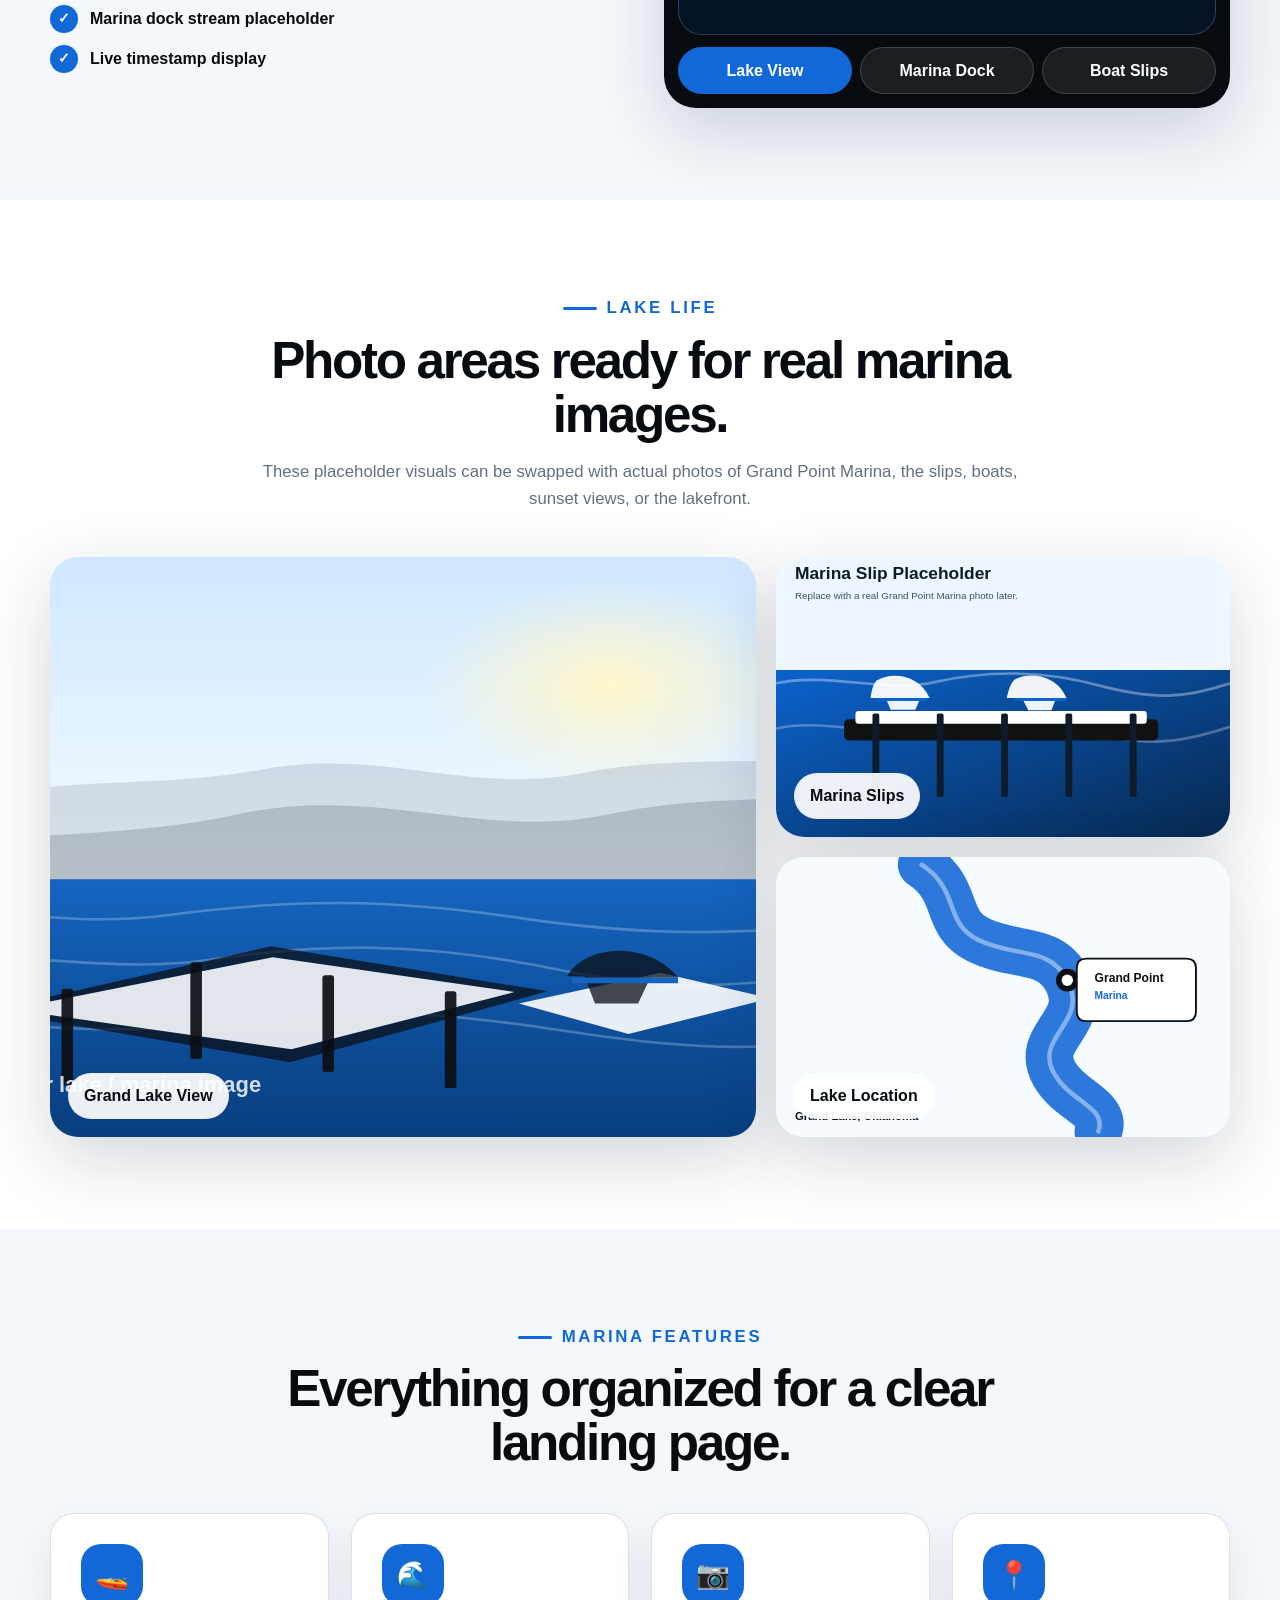
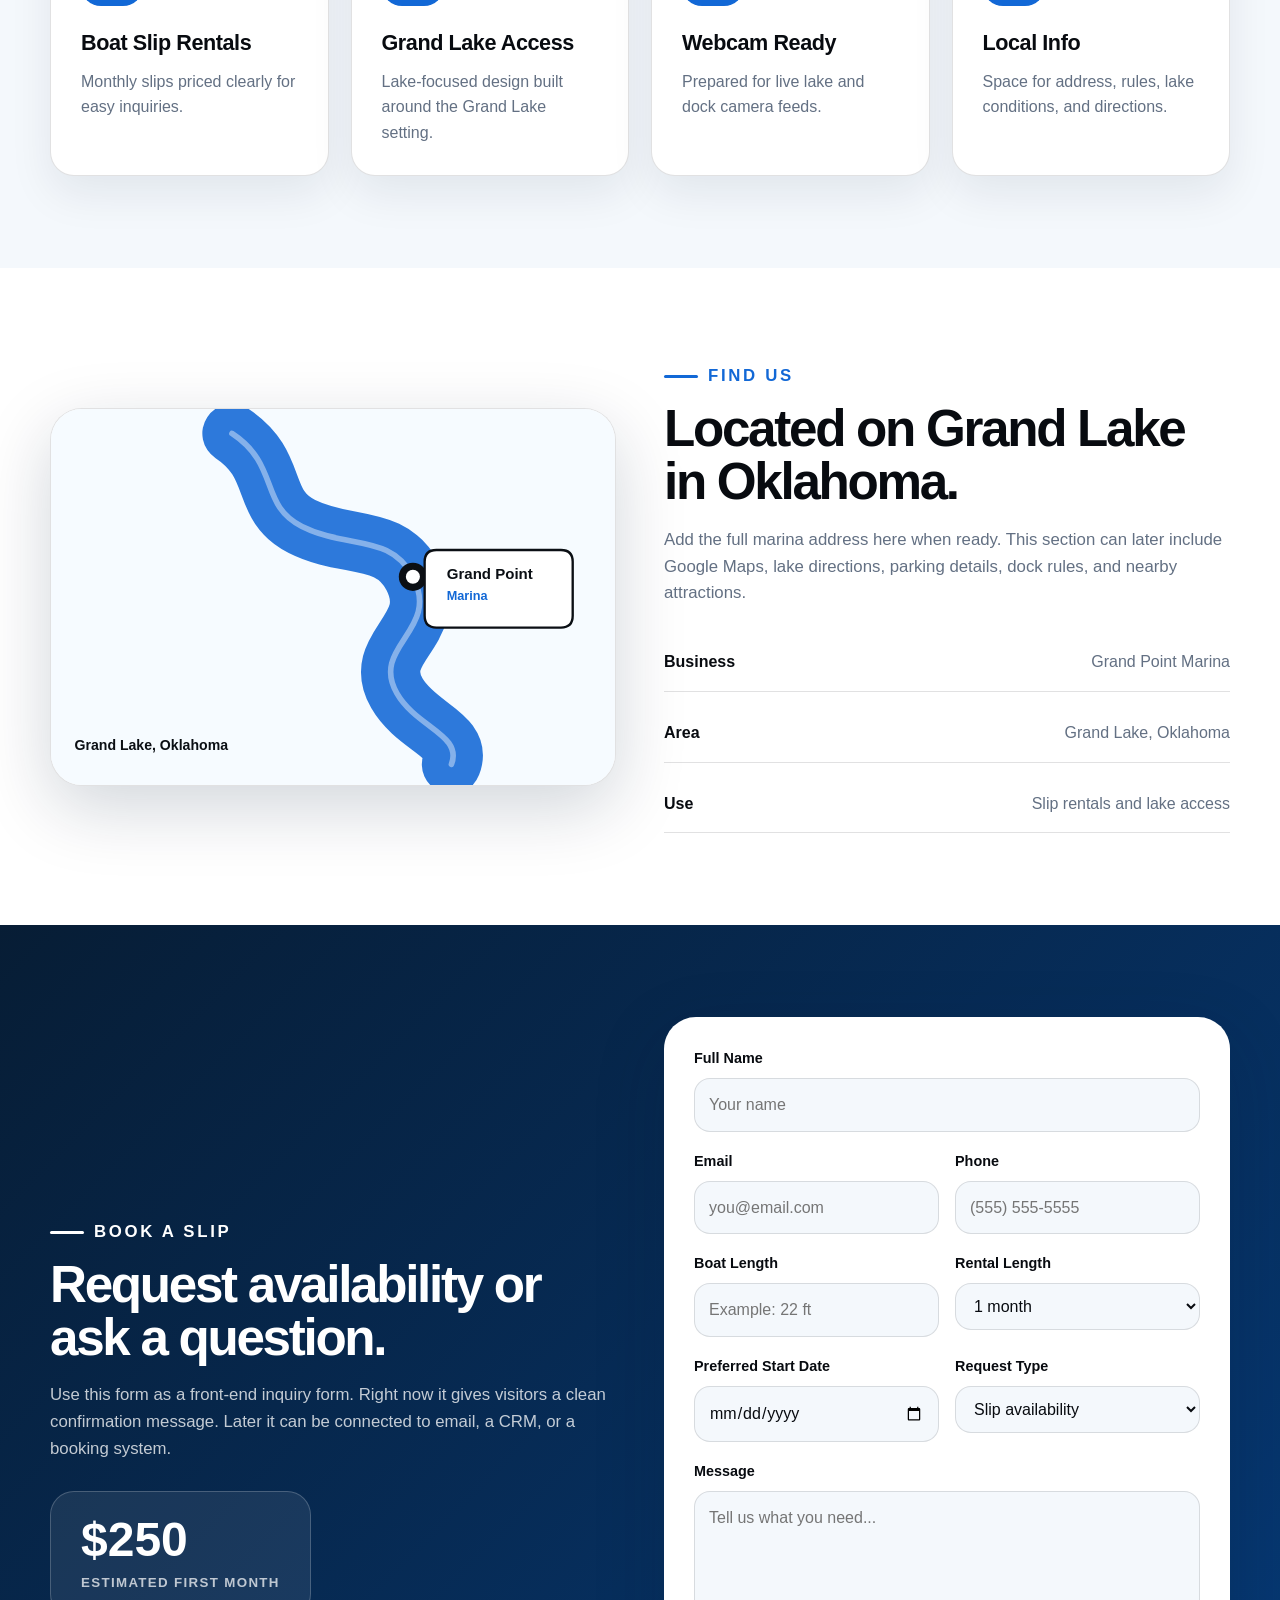
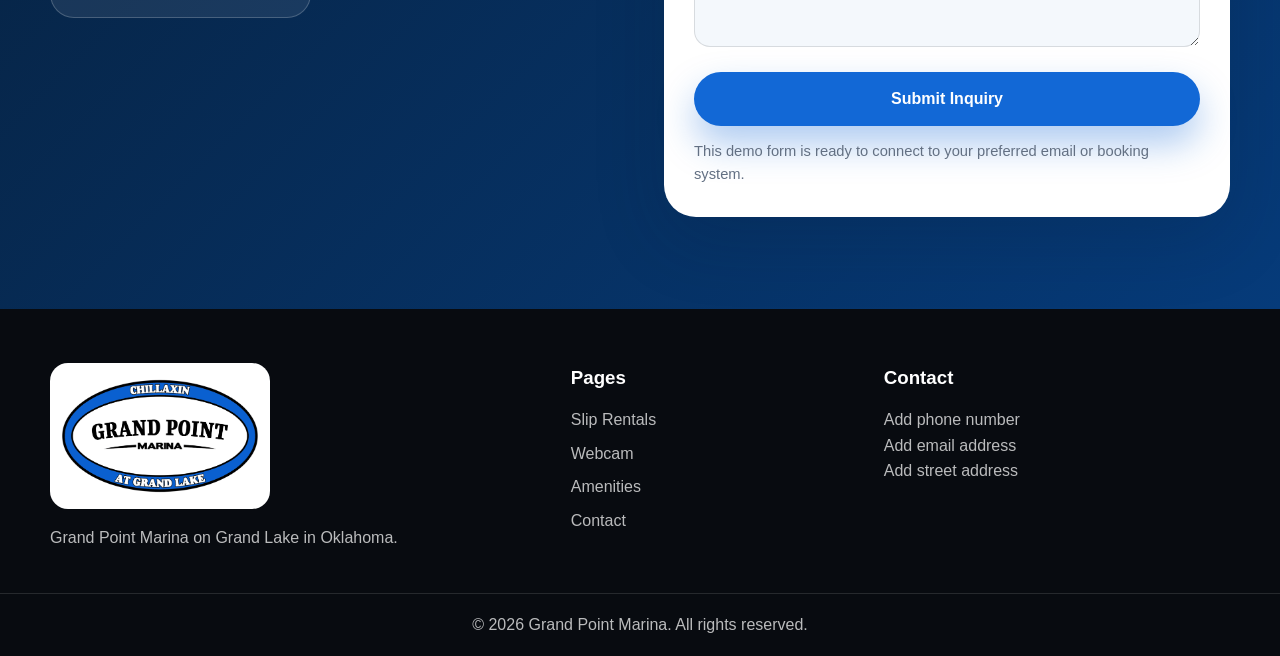
==== commit 80801173: "Update index.html" ====
--- a/index.html
+++ b/index.html
@@ -19,7 +19,7 @@
 
     <nav class="navbar" aria-label="Main navigation">
       <a class="brand" href="#top" aria-label="Grand Point Marina home">
-        <img src="assets/grand-point-marina-logo.png" alt="Grand Point Marina logo" />
+        <img src="grand-point-marina-logo.png" alt="Grand Point Marina logo" />
       </a>
 
       <button class="nav-toggle" type="button" aria-label="Open navigation" aria-expanded="false">
@@ -68,7 +68,7 @@
         </div>
 
         <aside class="hero-card reveal" aria-label="Slip rental quick card">
-          <img src="assets/grand-point-marina-logo.png" alt="Grand Point Marina logo" class="card-logo" />
+          <img src="grand-point-marina-logo.png" alt="Grand Point Marina logo" class="card-logo" />
           <h2>Slip Rentals</h2>
           <p>Reserve interest in one of 8 monthly boat slips at Grand Point Marina.</p>
           <div class="price-line">
@@ -178,15 +178,15 @@
         </div>
         <div class="gallery-grid">
           <figure class="gallery-card large reveal">
-            <img src="assets/lake-hero.svg" alt="Placeholder lake and dock view" />
+            <img src="lake-hero.svg" alt="Placeholder lake and dock view" />
             <figcaption>Grand Lake View</figcaption>
           </figure>
           <figure class="gallery-card reveal">
-            <img src="assets/marina-view.svg" alt="Placeholder marina slip view" />
+            <img src="marina-view.svg" alt="Placeholder marina slip view" />
             <figcaption>Marina Slips</figcaption>
           </figure>
           <figure class="gallery-card reveal">
-            <img src="assets/grand-lake-map.svg" alt="Placeholder Grand Lake map" />
+            <img src="grand-lake-map.svg" alt="Placeholder Grand Lake map" />
             <figcaption>Lake Location</figcaption>
           </figure>
         </div>
@@ -211,7 +211,7 @@
     <section class="section location-section" id="location">
       <div class="container location-grid">
         <div class="map-card reveal">
-          <img src="assets/grand-lake-map.svg" alt="Stylized Grand Lake Oklahoma map placeholder" />
+          <img src="grand-lake-map.svg" alt="Stylized Grand Lake Oklahoma map placeholder" />
         </div>
         <div class="section-copy reveal">
           <p class="eyebrow blue">Find Us</p>
@@ -296,7 +296,7 @@
   <footer class="site-footer">
     <div class="container footer-grid">
       <div>
-        <img src="assets/grand-point-marina-logo.png" alt="Grand Point Marina logo" class="footer-logo" />
+        <img src="grand-point-marina-logo.png" alt="Grand Point Marina logo" class="footer-logo" />
         <p>Grand Point Marina on Grand Lake in Oklahoma.</p>
       </div>
       <div>
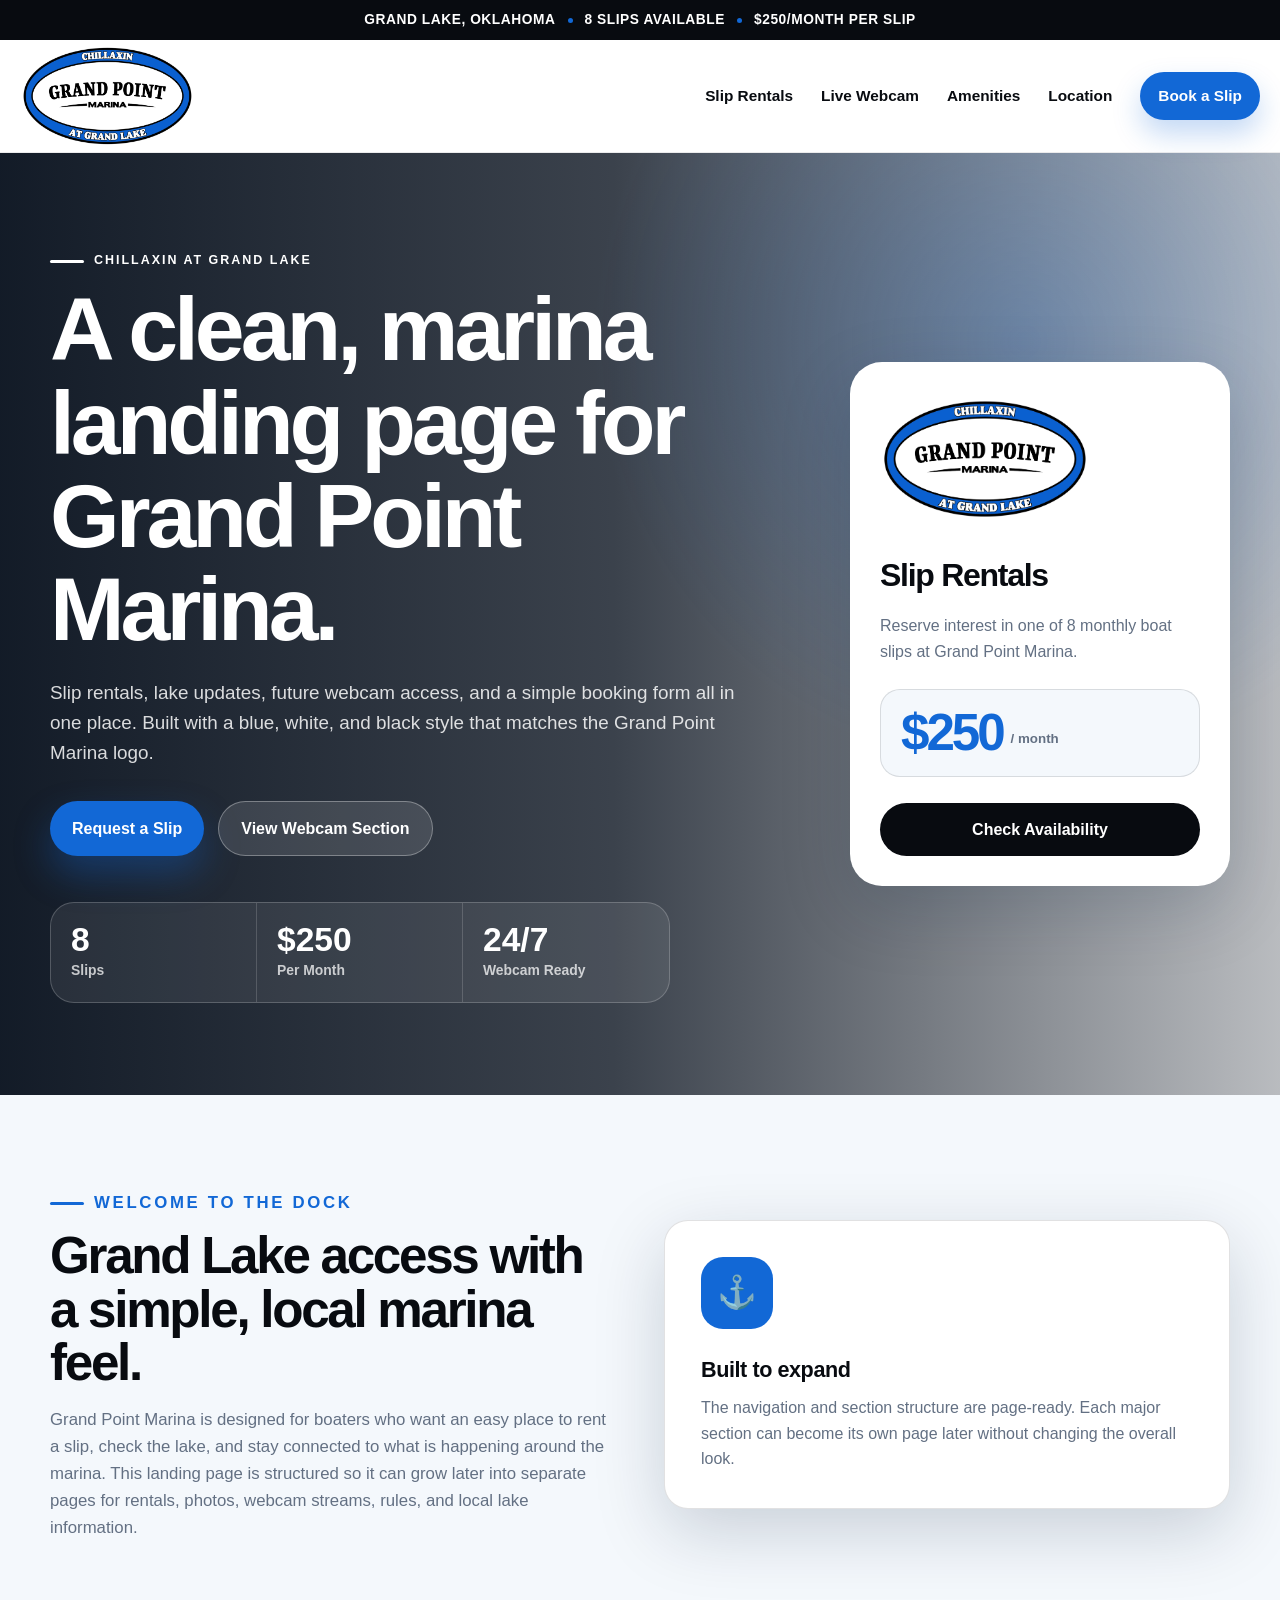
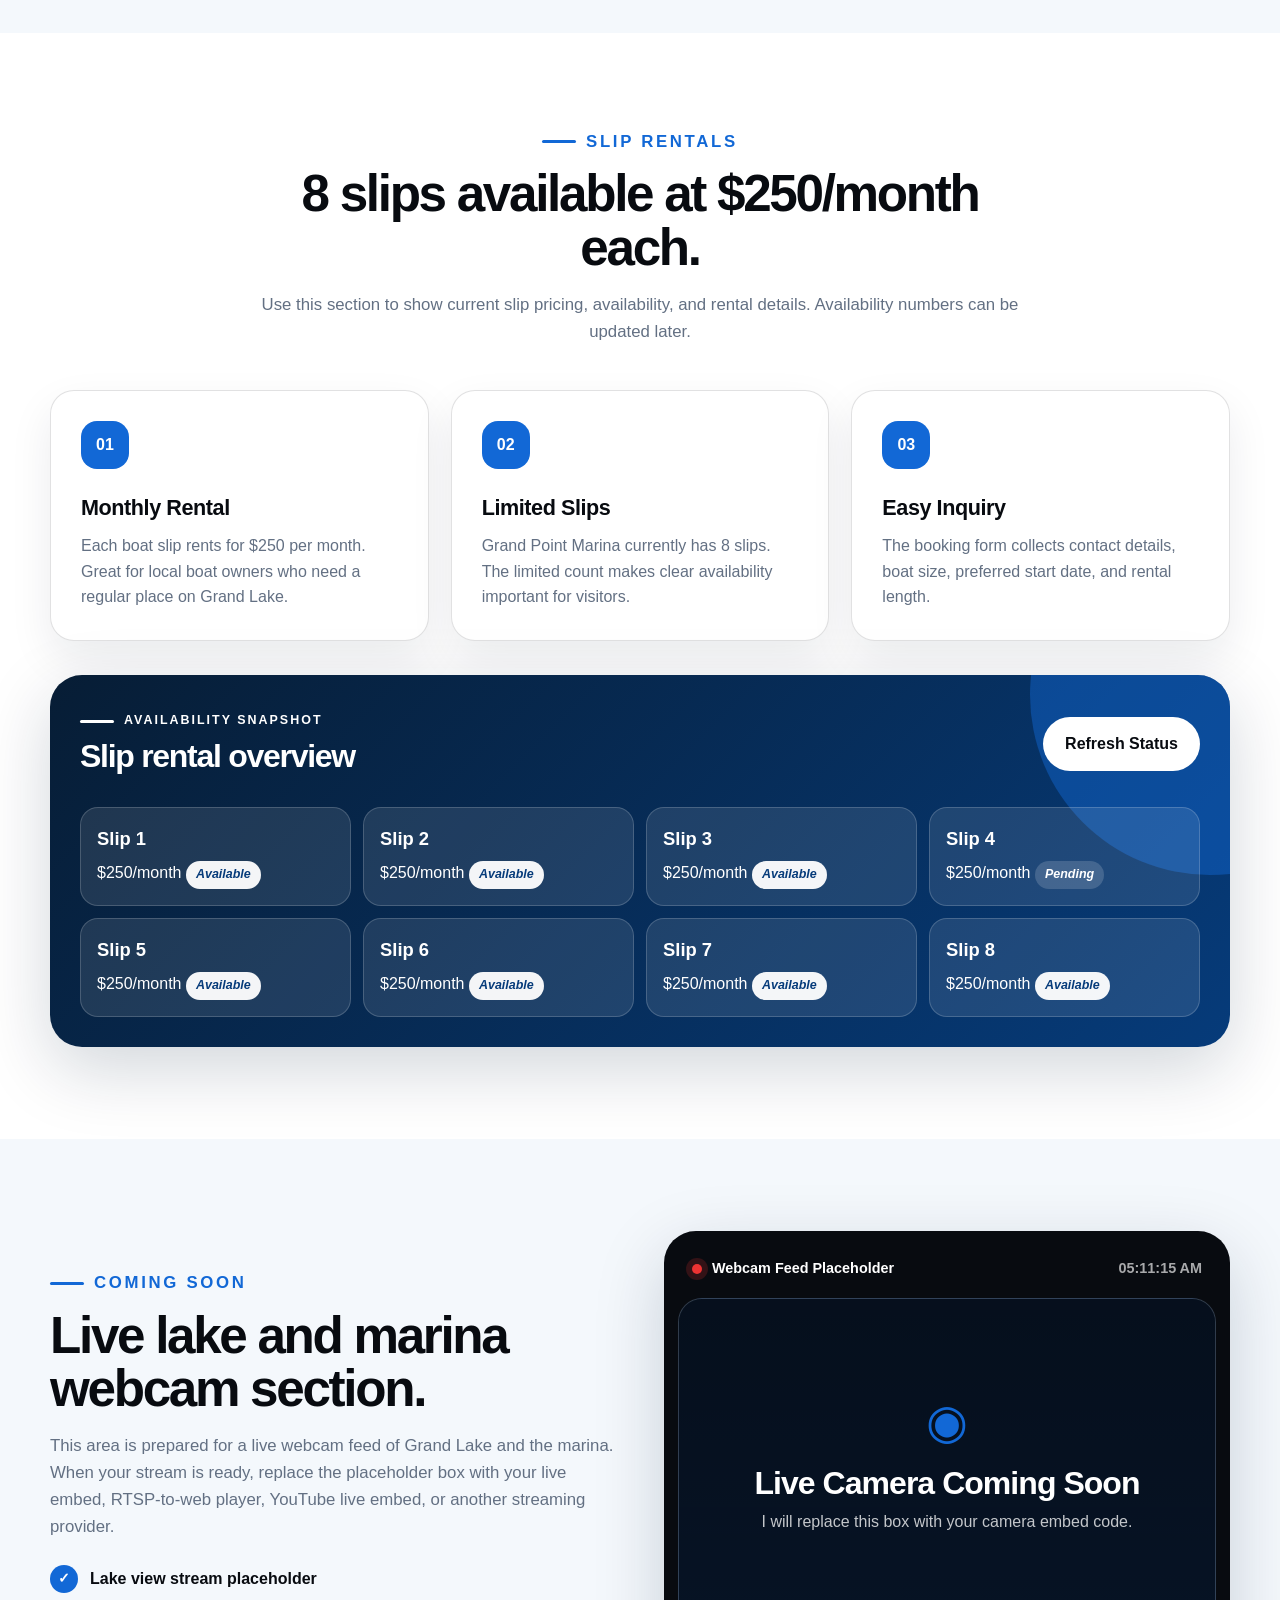
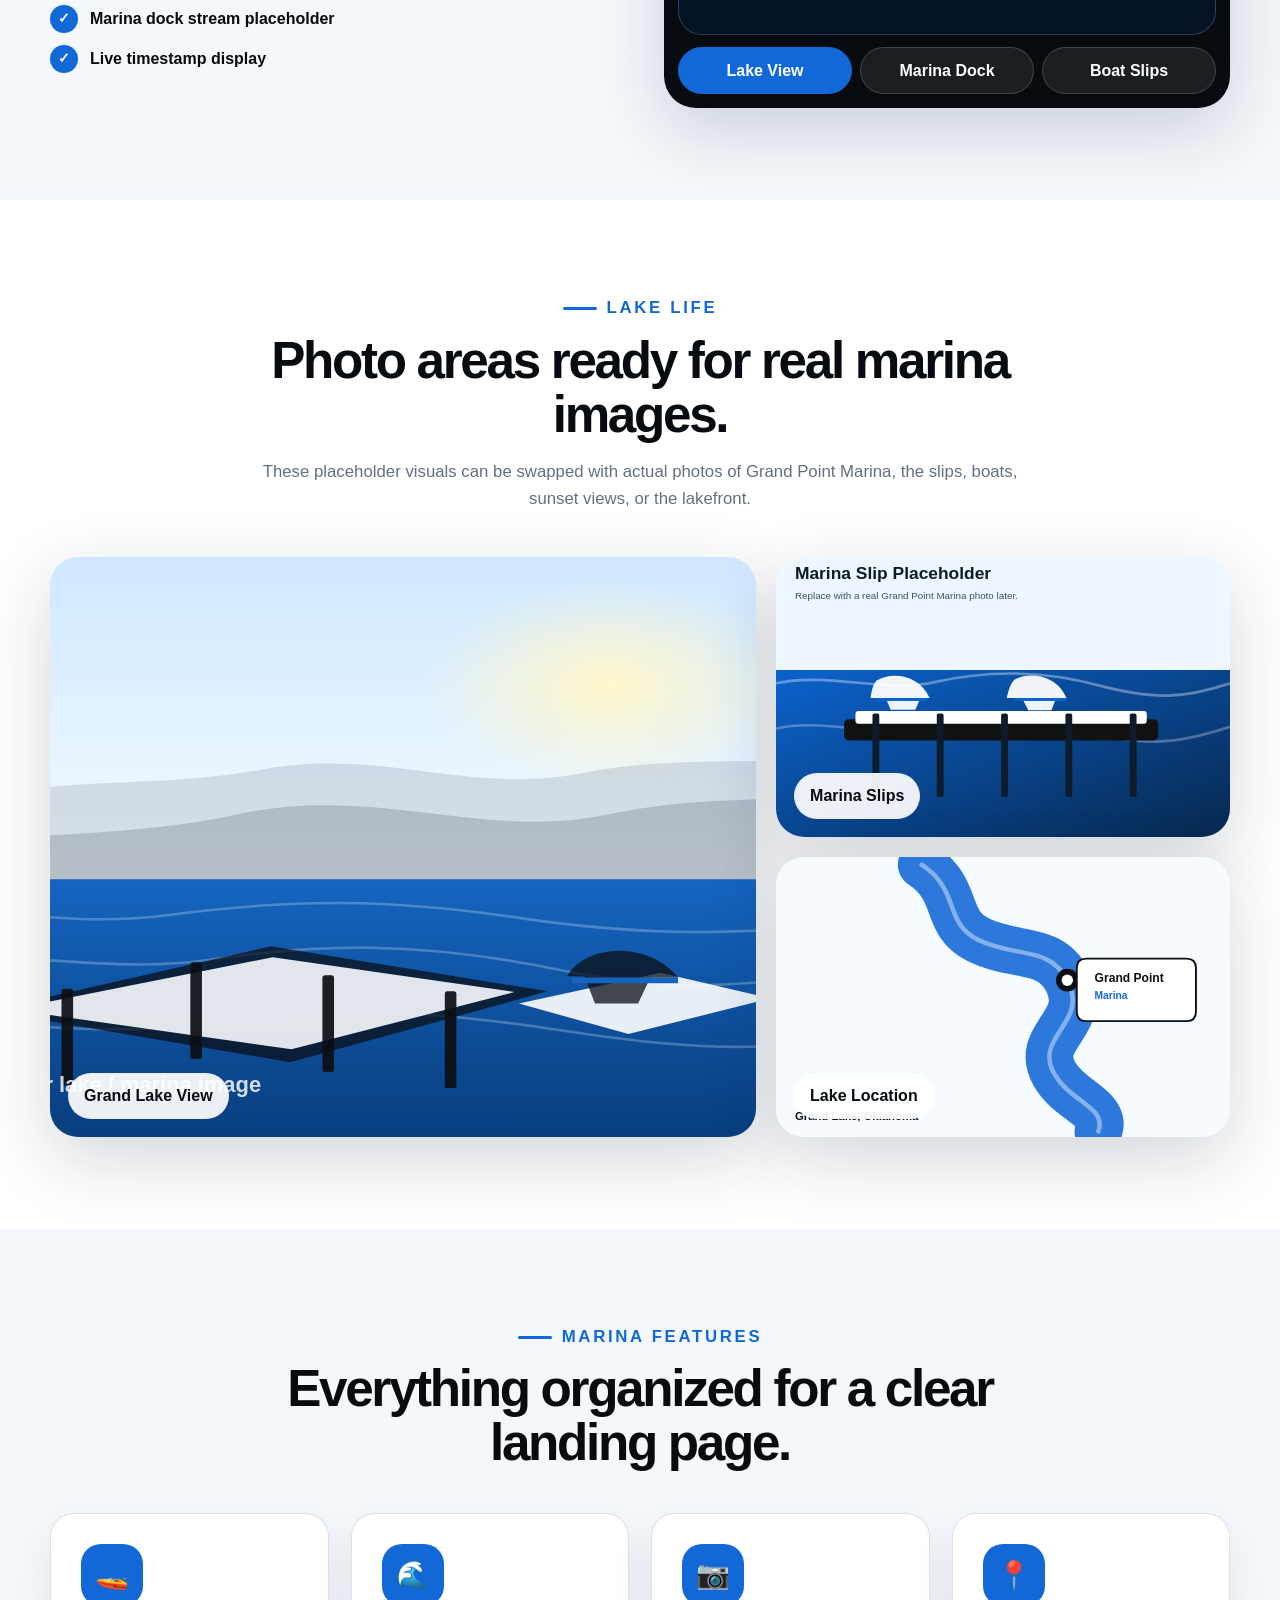
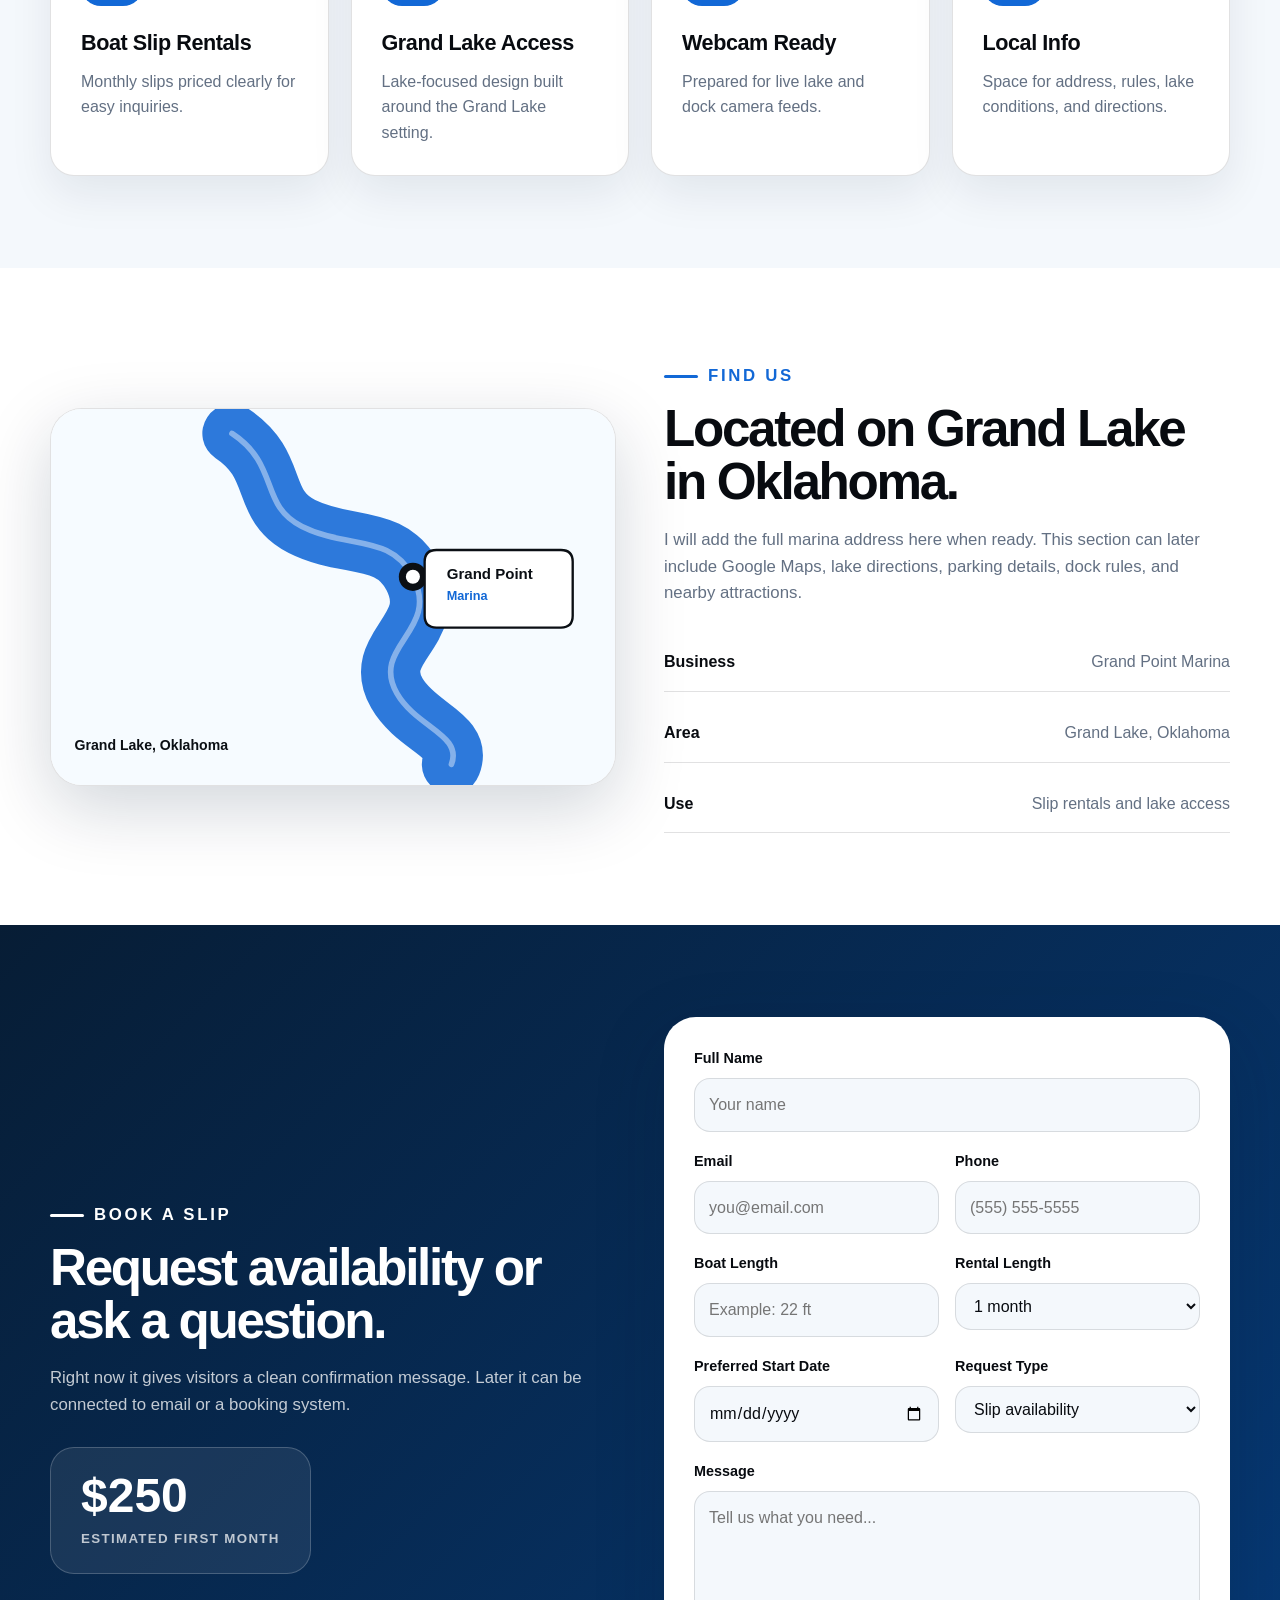
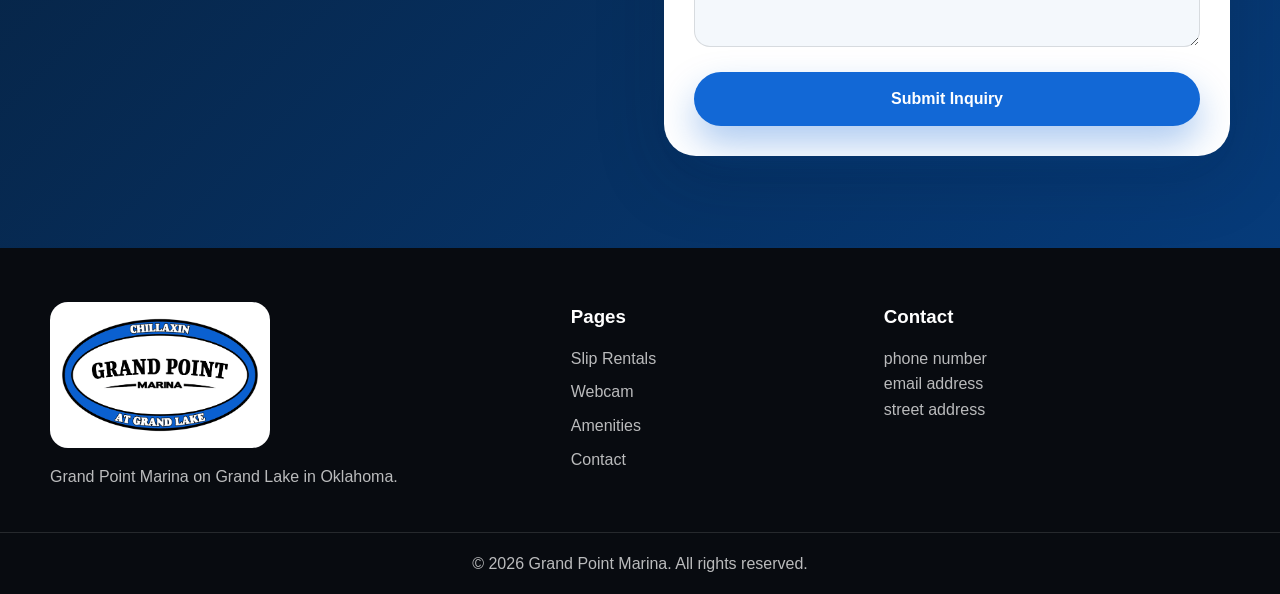
==== commit 6166c656: "Update index.html" ====
--- a/index.html
+++ b/index.html
@@ -45,7 +45,7 @@
       <div class="container hero-grid">
         <div class="hero-copy reveal">
           <p class="eyebrow">Chillaxin at Grand Lake</p>
-          <h1 id="hero-title">A clean, easy marina landing page for Grand Point Marina.</h1>
+          <h1 id="hero-title">A clean, marina landing page for Grand Point Marina.</h1>
           <p class="hero-text">Slip rentals, lake updates, future webcam access, and a simple booking form all in one place. Built with a blue, white, and black style that matches the Grand Point Marina logo.</p>
           <div class="hero-actions">
             <a href="#contact" class="btn primary">Request a Slip</a>
@@ -100,7 +100,7 @@
         <div class="section-heading reveal">
           <p class="eyebrow blue">Slip Rentals</p>
           <h2>8 slips available at $250/month each.</h2>
-          <p>Use this section to show current slip pricing, availability, and rental details. Availability numbers can be updated directly in the HTML or connected to a backend later.</p>
+          <p>Use this section to show current slip pricing, availability, and rental details. Availability numbers can be updated later.</p>
         </div>
 
         <div class="cards-grid">
@@ -157,7 +157,7 @@
             <div class="camera-frame">
               <span class="camera-icon">◉</span>
               <h3>Live Camera Coming Soon</h3>
-              <p>Replace this box with your camera embed code.</p>
+              <p>I will replace this box with your camera embed code.</p>
             </div>
           </div>
           <div class="webcam-tabs" role="tablist" aria-label="Webcam placeholders">
@@ -216,7 +216,7 @@
         <div class="section-copy reveal">
           <p class="eyebrow blue">Find Us</p>
           <h2>Located on Grand Lake in Oklahoma.</h2>
-          <p>Add the full marina address here when ready. This section can later include Google Maps, lake directions, parking details, dock rules, and nearby attractions.</p>
+          <p>I will add the full marina address here when ready. This section can later include Google Maps, lake directions, parking details, dock rules, and nearby attractions.</p>
           <div class="location-details">
             <div><strong>Business</strong><span>Grand Point Marina</span></div>
             <div><strong>Area</strong><span>Grand Lake, Oklahoma</span></div>
@@ -231,7 +231,7 @@
         <div class="booking-copy reveal">
           <p class="eyebrow white">Book a Slip</p>
           <h2>Request availability or ask a question.</h2>
-          <p>Use this form as a front-end inquiry form. Right now it gives visitors a clean confirmation message. Later it can be connected to email, a CRM, or a booking system.</p>
+          <p>Right now it gives visitors a clean confirmation message. Later it can be connected to email or a booking system.</p>
           <div class="booking-highlight">
             <span id="estimatedTotal">$250</span>
             <small>estimated first month</small>
@@ -287,8 +287,7 @@
             <textarea id="message" name="message" rows="5" placeholder="Tell us what you need..."></textarea>
           </div>
           <button type="submit" class="btn primary form-btn">Submit Inquiry</button>
-          <p class="form-note" id="formNote" role="status" aria-live="polite">This demo form is ready to connect to your preferred email or booking system.</p>
-        </form>
+          </form>
       </div>
     </section>
   </main>
@@ -308,9 +307,9 @@
       </div>
       <div>
         <h3>Contact</h3>
-        <p>Add phone number</p>
-        <p>Add email address</p>
-        <p>Add street address</p>
+        <p>phone number</p>
+        <p>email address</p>
+        <p>street address</p>
       </div>
     </div>
     <div class="footer-bottom">
